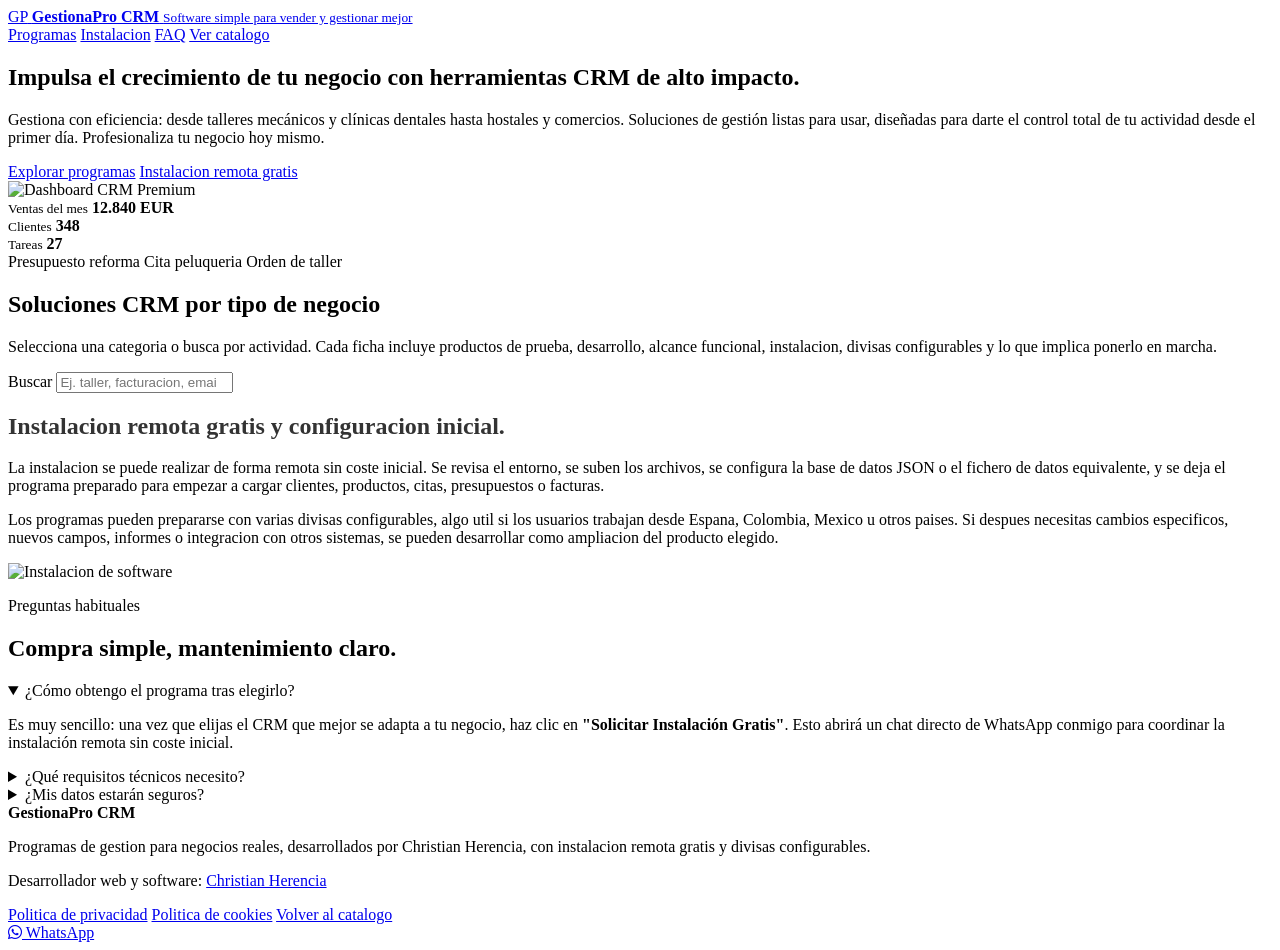
==== index.html @ 653811d5 "Add files via upload" ====
<!doctype html>
<html lang="es">

<head>
  <meta charset="utf-8">
  <meta name="viewport" content="width=device-width, initial-scale=1">
  <title>GestionaPro CRM | Programas de gestion por Christian Herencia</title>
  <meta name="description"
    content="Tienda online de programas CRM y software de gestion desarrollados por Christian Herencia para talleres, peluquerias, ferreterias, reformas, email masivo y pequenos negocios. Instalacion remota gratis y soporte para varias divisas.">
  <meta name="keywords"
    content="CRM para negocios, programa de gestion, CRM taller mecanico, CRM peluqueria, CRM ferreteria, CRM facturacion reformas, software autonomos, aplicacion email masivo, gestion empresas">
  <meta name="author" content="Christian Herencia">
  <meta name="robots" content="index, follow">
  <meta name="theme-color" content="#0f766e">
  <link rel="canonical" href="https://christian-freelance.us/programas/">
  <meta property="og:type" content="website">
  <meta property="og:title" content="GestionaPro CRM | Software de gestion para negocios">
  <meta property="og:description"
    content="10 soluciones CRM editables desde codigo para empresas, autonomos y pequenos negocios. Instalacion remota gratis, divisas configurables y desarrollo por Christian Herencia.">
  <meta property="og:url" content="https://christian-freelance.us/programas/">
  <meta property="og:image" content="https://christian-freelance.us/assets/og-gestionapro-crm.jpg">
  <meta name="twitter:card" content="summary_large_image">
  <meta name="twitter:title" content="GestionaPro CRM | Programas CRM para negocios">
  <meta name="twitter:description"
    content="Catalogo de CRM para talleres, peluquerias, tiendas, reformas y automatizacion comercial.">
  <link rel="preconnect" href="https://fonts.googleapis.com">
  <link rel="preconnect" href="https://fonts.gstatic.com" crossorigin>
  <link href="https://fonts.googleapis.com/css2?family=Inter:wght@400;500;600;700;800&display=swap" rel="stylesheet">
  <link rel="stylesheet" href="https://cdnjs.cloudflare.com/ajax/libs/font-awesome/6.5.1/css/all.min.css">
  <link rel="stylesheet" href="css/styles.css">
  <script type="application/ld+json">
  {
    "@context": "https://schema.org",
    "@type": "Organization",
    "name": "GestionaPro CRM",
    "url": "https://christian-freelance.us/programas/",
    "description": "Programas CRM y software de gestion para negocios, empresas y autonomos con instalacion remota gratis y varias divisas configurables.",
    "founder": {
      "@type": "Person",
      "name": "Christian Herencia",
      "url": "https://christian-freelance.us/"
    },
    "sameAs": ["https://christian-freelance.us/"]
  }
  </script>
</head>

<body>
  <header class="site-header">
    <a class="brand" href="#inicio" aria-label="GestionaPro CRM inicio">
      <span class="brand-mark">GP</span>
      <span>
        <strong>GestionaPro CRM</strong>
        <small>Software simple para vender y gestionar mejor</small>
      </span>
    </a>
    <nav class="main-nav" aria-label="Navegacion principal">
      <a href="#catalogo">Programas</a>
      <a href="#servicios">Instalacion</a>
      <a href="#faq">FAQ</a>
      <a class="nav-cta" href="#catalogo">Ver catalogo</a>
    </nav>
  </header>

  <main id="app">
    <section id="inicio" class="hero">
      <div class="hero-copy">

        <h1>Impulsa el crecimiento de tu negocio con herramientas CRM de alto impacto.</h1>
        <p class="hero-text">Gestiona con eficiencia: desde talleres mecánicos y clínicas dentales hasta hostales y
          comercios. Soluciones de gestión listas para usar, diseñadas para darte el control total de tu actividad desde
          el primer día. Profesionaliza tu negocio hoy mismo.</p>
        <div class="hero-actions">
          <a class="button primary" href="#catalogo">Explorar programas</a>
          <a class="button secondary" href="#servicios">Instalacion remota gratis</a>
        </div>
      </div>
      <div class="hero-visual" aria-label="Vista previa del panel CRM">
        <div class="image-wrapper">
          <img
            src="C:\Users\Christian Herencia B\.gemini\antigravity\brain\517e4c6a-f46c-4dbf-91cf-8fb6dc189d1a\hero_crm_dashboard_1777995438122.png"
            alt="Dashboard CRM Premium" class="hero-image">
          <div class="mock-window floating">
            <div class="mock-top"><span></span><span></span><span></span></div>
            <div class="mock-grid">
              <div class="mock-panel wide">
                <small>Ventas del mes</small>
                <strong>12.840 EUR</strong>
                <div class="bars"><i></i><i></i><i></i><i></i><i></i></div>
              </div>
              <div class="mock-panel">
                <small>Clientes</small>
                <strong>348</strong>
              </div>
              <div class="mock-panel">
                <small>Tareas</small>
                <strong>27</strong>
              </div>
              <div class="mock-list">
                <span><b></b> Presupuesto reforma</span>
                <span><b></b> Cita peluqueria</span>
                <span><b></b> Orden de taller</span>
              </div>
            </div>
          </div>
        </div>
      </div>
    </section>



    <section id="catalogo" class="catalog-section reveal">
      <div class="section-heading">

        <h2>Soluciones CRM por tipo de negocio</h2>
        <p>Selecciona una categoria o busca por actividad. Cada ficha incluye productos de prueba, desarrollo, alcance
          funcional, instalacion, divisas configurables y lo que implica ponerlo en marcha.</p>
      </div>
      <div class="catalog-tools">
        <label class="search-box">
          <span>Buscar</span>
          <input id="searchInput" type="search" placeholder="Ej. taller, facturacion, email..." autocomplete="off">
        </label>
        <div id="categoryFilters" class="filters" aria-label="Filtros de categoria"></div>
      </div>
      <div id="productGrid" class="product-grid" aria-live="polite"></div>
    </section>

    <section id="detalle" class="detail-section" hidden></section>

    <section id="servicios" class="service-section reveal">
      <div class="service-wrap">
        <div class="service-content">
          <h2 style="color: #333;">Instalacion remota gratis y configuracion inicial.</h2>
          <div class="service-copy">
            <p>La instalacion se puede realizar de forma remota sin coste inicial. Se revisa el entorno, se suben los
              archivos, se configura la base de datos JSON o el fichero de datos equivalente, y se deja el programa
              preparado para empezar a cargar clientes, productos, citas, presupuestos o facturas.</p>
            <p>Los programas pueden prepararse con varias divisas configurables, algo util si los usuarios trabajan desde
              Espana, Colombia, Mexico u otros paises. Si despues necesitas cambios especificos, nuevos campos, informes o
              integracion con otros sistemas, se pueden desarrollar como ampliacion del producto elegido.</p>
          </div>
        </div>
        <div class="service-visual">
          <img
            src="C:\Users\Christian Herencia B\.gemini\antigravity\brain\517e4c6a-f46c-4dbf-91cf-8fb6dc189d1a\installation_service_it_1777995829481.png"
            alt="Instalacion de software" class="service-image">
        </div>
      </div>
    </section>

    <section id="faq" class="faq-section reveal">
      <div class="faq-wrap">
        <div class="section-heading">
          <p class="eyebrow">Preguntas habituales</p>
          <h2>Compra simple, mantenimiento claro.</h2>
        </div>
        <div class="faq-grid">
          <details open>
            <summary>¿Cómo obtengo el programa tras elegirlo?</summary>
            <p>Es muy sencillo: una vez que elijas el CRM que mejor se adapta a tu negocio, haz clic en
              <strong>"Solicitar Instalación Gratis"</strong>. Esto abrirá un chat directo de WhatsApp conmigo para
              coordinar la instalación remota sin coste inicial.
            </p>
          </details>
          <details>
            <summary>¿Qué requisitos técnicos necesito?</summary>
            <p>Nuestras aplicaciones son extremadamente ligeras. Solo necesitas un navegador web moderno. Yo me encargo
              de la configuración inicial en tu servidor o equipo local para que no tengas que preocuparte por nada
              técnico.</p>
          </details>
          <details>
            <summary>¿Mis datos estarán seguros?</summary>
            <p>Totalmente. Al ser aplicaciones que se instalan en tu propio entorno (servidor o PC), tú mantienes la
              propiedad y el control total de tu base de datos. No hay intermediarios ni almacenamiento en la nube
              ajena.</p>
          </details>
        </div>
      </div>
    </section>
  </main>

  <footer class="site-footer">
    <div>
      <strong>GestionaPro CRM</strong>
      <p>Programas de gestion para negocios reales, desarrollados por Christian Herencia, con instalacion remota gratis
        y divisas configurables.</p>
      <p class="developer-link">Desarrollador web y software: <a href="https://christian-freelance.us/" target="_blank"
          rel="noopener">Christian Herencia</a></p>
    </div>
    <nav class="footer-links" aria-label="Enlaces legales">
      <a href="politica-privacidad.html">Politica de privacidad</a>
      <a href="politica-cookies.html">Politica de cookies</a>
      <a href="#catalogo">Volver al catalogo</a>
    </nav>
  </footer>

  <a class="whatsapp-float" href="https://wa.me/34635983475" target="_blank" rel="noopener"
    aria-label="Contactar por WhatsApp">
    <i class="fab fa-whatsapp"></i> WhatsApp
  </a>


  <script src="js/productos-prueba.js" defer></script>
  <script src="js/app.js" defer></script>
</body>

</html>
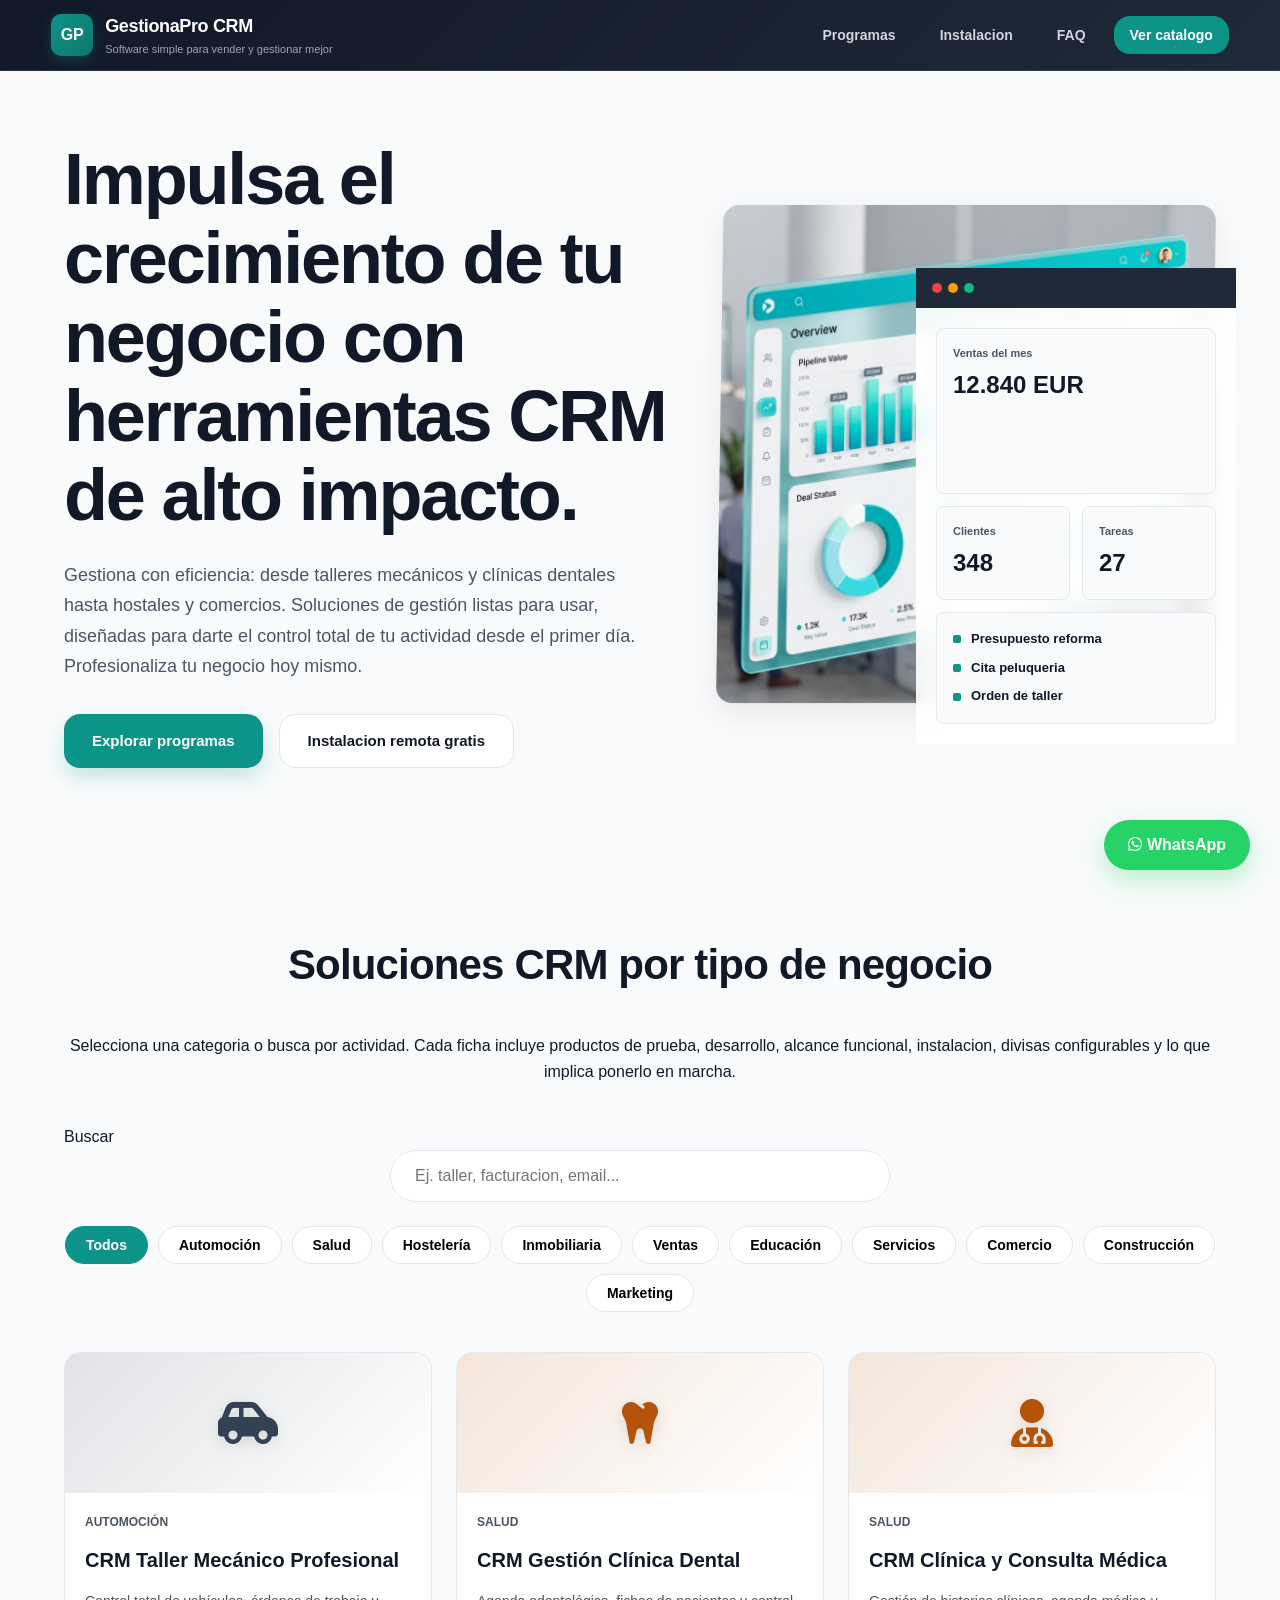
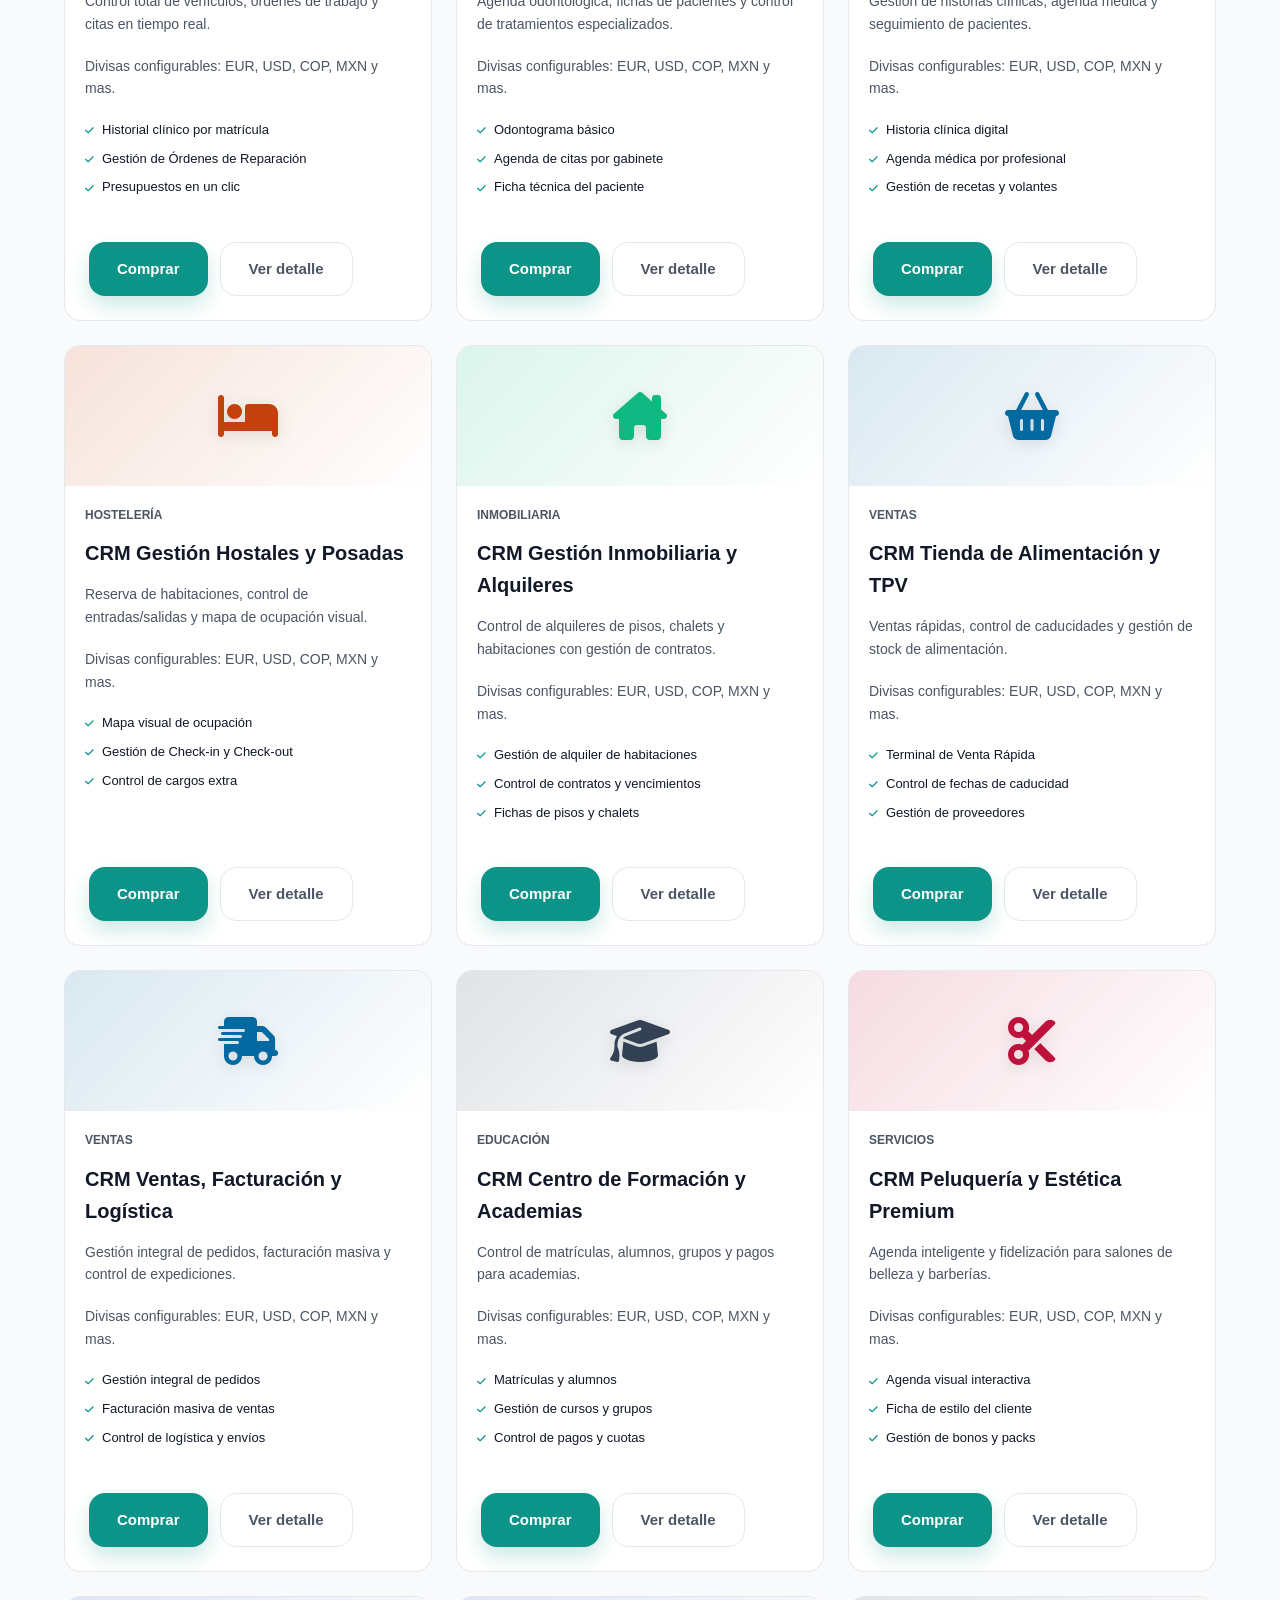
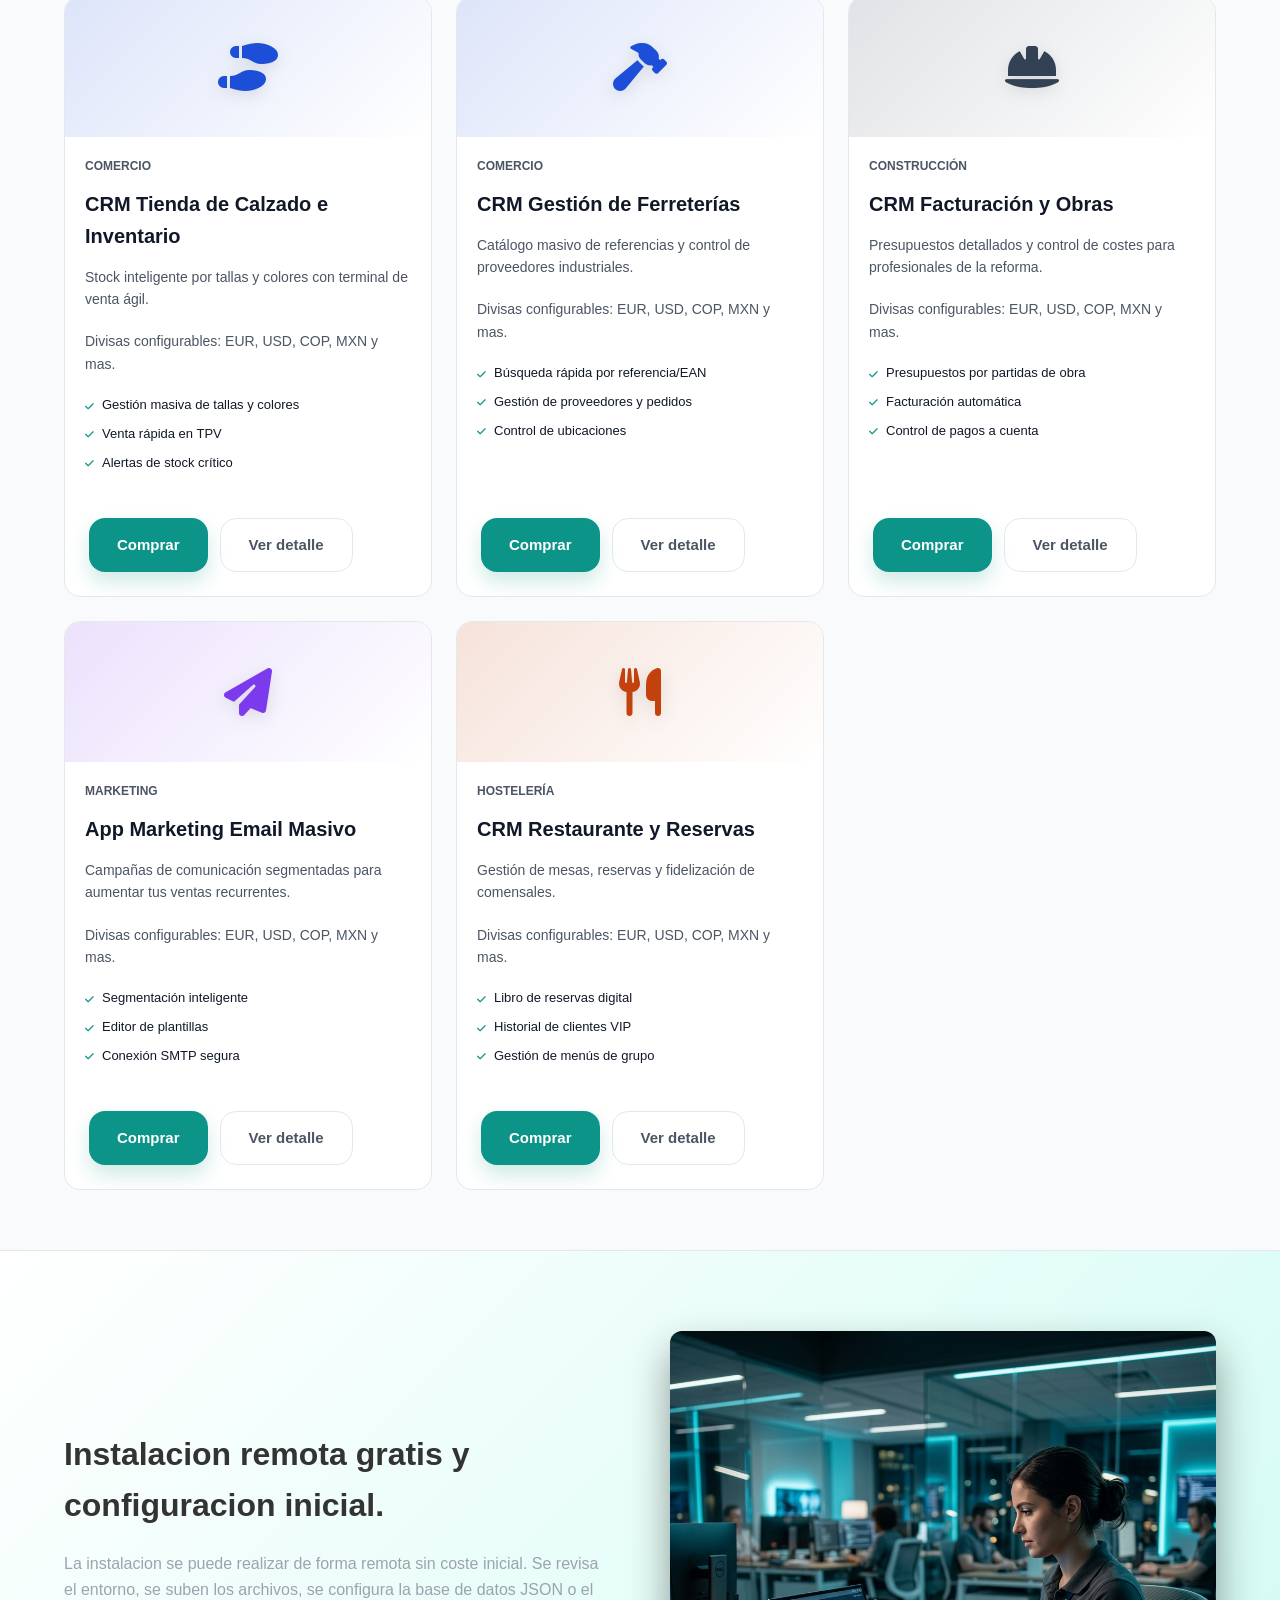
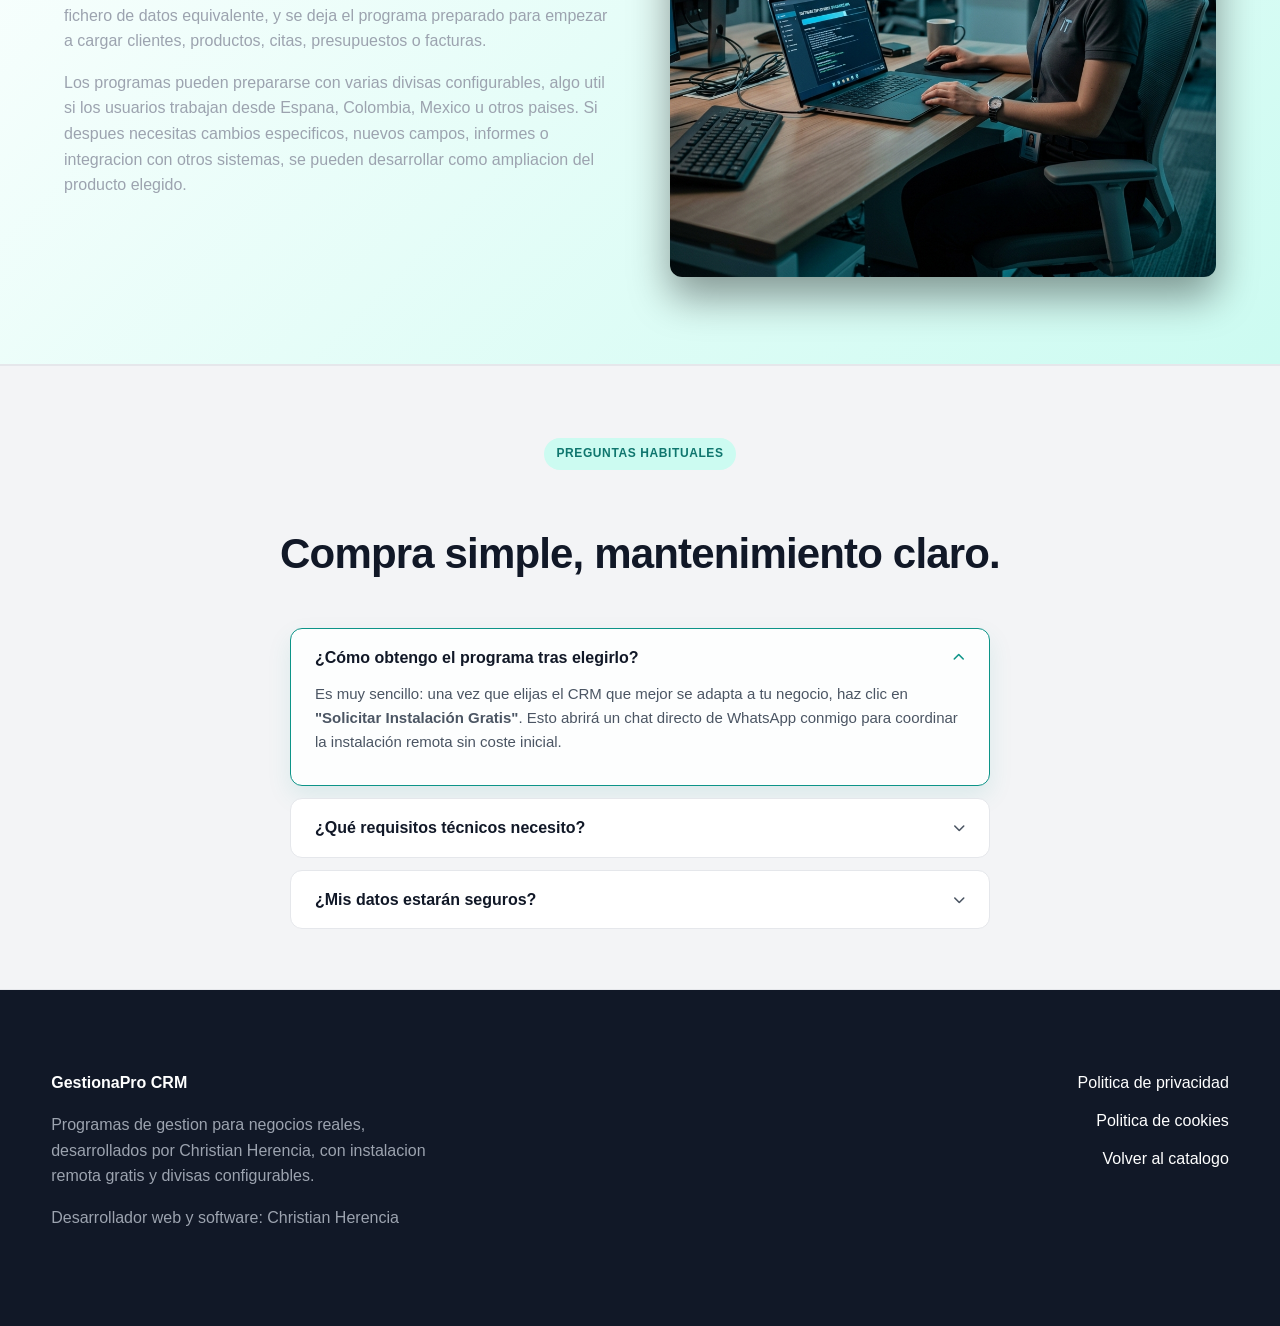
==== commit 28b498d7: "Update index.html" ====
--- a/index.html
+++ b/index.html
@@ -78,7 +78,7 @@
       <div class="hero-visual" aria-label="Vista previa del panel CRM">
         <div class="image-wrapper">
           <img
-            src="C:\Users\Christian Herencia B\.gemini\antigravity\brain\517e4c6a-f46c-4dbf-91cf-8fb6dc189d1a\hero_crm_dashboard_1777995438122.png"
+            src="images\hero_crm_dashboard_1777995438122.png"
             alt="Dashboard CRM Premium" class="hero-image">
           <div class="mock-window floating">
             <div class="mock-top"><span></span><span></span><span></span></div>
@@ -143,7 +143,7 @@
         </div>
         <div class="service-visual">
           <img
-            src="C:\Users\Christian Herencia B\.gemini\antigravity\brain\517e4c6a-f46c-4dbf-91cf-8fb6dc189d1a\installation_service_it_1777995829481.png"
+            src="images\installation_service_it_1777995829481.png"
             alt="Instalacion de software" class="service-image">
         </div>
       </div>
@@ -205,4 +205,4 @@
   <script src="js/app.js" defer></script>
 </body>
 
-</html>+</html>
--- a/css/styles.css
+++ b/css/styles.css
@@ -0,0 +1,852 @@
+:root {
+  --bg: #f9fafb;
+  --surface: #ffffff;
+  --surface-soft: #f3f4f6;
+  --ink: #111827;
+  --muted: #4b5563;
+  --line: #e5e7eb;
+  --teal: #0d9488;
+  --teal-dark: #0f766e;
+  --teal-light: #ccfbf1;
+  --rose: #e11d48;
+  --amber: #d97706;
+  --blue: #2563eb;
+  --shadow: 0 10px 30px rgba(0, 0, 0, 0.08);
+  --shadow-hover: 0 20px 40px rgba(13, 148, 136, 0.15);
+  --radius: 16px;
+  --container-width: 1200px;
+}
+
+* {
+  box-sizing: border-box;
+}
+
+html {
+  scroll-behavior: smooth;
+}
+
+body {
+  margin: 0;
+  font-family: 'Inter', sans-serif;
+  color: var(--ink);
+  background: var(--bg);
+  line-height: 1.6;
+  -webkit-font-smoothing: antialiased;
+}
+
+a {
+  color: inherit;
+  text-decoration: none;
+  transition: all 0.2s ease;
+}
+
+/* Animations */
+@keyframes fadeInUp {
+  from {
+    opacity: 0;
+    transform: translateY(20px);
+  }
+
+  to {
+    opacity: 1;
+    transform: translateY(0);
+  }
+}
+
+@keyframes float {
+  0% {
+    transform: translateY(0px);
+  }
+
+  50% {
+    transform: translateY(-10px);
+  }
+
+  100% {
+    transform: translateY(0px);
+  }
+}
+
+.reveal {
+  opacity: 0;
+  transform: translateY(30px);
+  transition: all 0.8s cubic-bezier(0.4, 0, 0.2, 1);
+}
+
+.reveal.is-visible {
+  opacity: 1;
+  transform: translateY(0);
+}
+
+/* Header */
+.site-header {
+  position: sticky;
+  top: 0;
+  z-index: 100;
+  display: flex;
+  align-items: center;
+  justify-content: space-between;
+  gap: 24px;
+  padding: 12px clamp(18px, 4vw, 54px);
+  background: linear-gradient(135deg, var(--ink), #1f2937);
+  border-bottom: 1px solid rgba(255, 255, 255, 0.1);
+  color: #fff;
+}
+
+.brand {
+  display: flex;
+  align-items: center;
+  gap: 12px;
+}
+
+.brand-mark {
+  display: grid;
+  place-items: center;
+  width: 42px;
+  height: 42px;
+  border-radius: 10px;
+  color: #fff;
+  background: linear-gradient(135deg, var(--teal), var(--teal-dark));
+  font-weight: 800;
+  box-shadow: 0 4px 12px rgba(13, 148, 136, 0.3);
+}
+
+.brand strong {
+  font-size: 18px;
+  letter-spacing: -0.02em;
+}
+
+.brand small {
+  display: block;
+  color: rgba(255, 255, 255, 0.6);
+  font-size: 11px;
+  font-weight: 500;
+}
+
+.main-nav {
+  display: flex;
+  align-items: center;
+  gap: 12px;
+}
+
+.main-nav a {
+  padding: 8px 16px;
+  border-radius: var(--radius);
+  font-weight: 600;
+  font-size: 14px;
+  color: #d1d5db;
+}
+
+.main-nav a:hover {
+  color: var(--teal);
+  background: var(--teal-light);
+}
+
+.nav-cta {
+  background: var(--teal) !important;
+  color: #fff !important;
+}
+
+.nav-cta:hover {
+  background: var(--teal-dark) !important;
+  transform: translateY(-2px);
+}
+
+/* Hero */
+.hero {
+  min-height: 85vh;
+  display: grid;
+  grid-template-columns: 1.1fr 0.9fr;
+  align-items: center;
+  gap: 40px;
+  max-width: var(--container-width);
+  margin: 0 auto;
+  padding: 60px 24px;
+}
+
+.hero-copy {
+  animation: fadeInUp 0.8s ease-out;
+}
+
+.eyebrow {
+  display: inline-flex;
+  align-items: center;
+  gap: 8px;
+  margin-bottom: 16px;
+  padding: 6px 12px;
+  border-radius: 20px;
+  background: var(--teal-light);
+  color: var(--teal-dark);
+  font-size: 12px;
+  font-weight: 700;
+  text-transform: uppercase;
+  letter-spacing: 0.05em;
+}
+
+h1 {
+  font-size: clamp(40px, 6vw, 72px);
+  line-height: 1.1;
+  margin: 0;
+  letter-spacing: -0.03em;
+}
+
+.hero-text {
+  font-size: 18px;
+  color: var(--muted);
+  margin: 24px 0 32px;
+  max-width: 600px;
+  line-height: 1.7;
+}
+
+.hero-actions {
+  display: flex;
+  gap: 16px;
+}
+
+/* Buttons */
+.button {
+  display: inline-flex;
+  align-items: center;
+  gap: 10px;
+  padding: 14px 28px;
+  border-radius: var(--radius);
+  font-weight: 700;
+  font-size: 15px;
+  cursor: pointer;
+  transition: all 0.3s cubic-bezier(0.4, 0, 0.2, 1);
+}
+
+.button.primary {
+  background: var(--teal);
+  color: #fff;
+  box-shadow: 0 10px 20px rgba(13, 148, 136, 0.2);
+}
+
+.button.primary:hover {
+  background: var(--teal-dark);
+  transform: translateY(-3px);
+  box-shadow: 0 15px 30px rgba(13, 148, 136, 0.3);
+}
+
+.button.secondary {
+  background: #fff;
+  color: var(--ink);
+  border: 1px solid var(--line);
+}
+
+.button.secondary:hover {
+  border-color: var(--teal);
+  color: var(--teal);
+  transform: translateY(-3px);
+  background: var(--teal-light);
+}
+
+.button.quiet {
+  background: transparent;
+  color: var(--muted);
+  border: 1px solid var(--line);
+}
+
+.button.quiet:hover {
+  background: var(--surface-soft);
+  color: var(--ink);
+  border-color: var(--muted);
+}
+
+/* Mock Window Styles (Restored & Improved) */
+.hero-visual {
+  perspective: 1000px;
+  display: flex;
+  justify-content: center;
+  align-items: center;
+  position: relative;
+}
+
+.image-wrapper {
+  position: relative;
+  width: 100%;
+  display: flex;
+  justify-content: center;
+}
+
+.hero-image {
+  width: 100%;
+  max-width: 600px;
+  border-radius: var(--radius);
+  box-shadow: var(--shadow);
+  transform: rotateY(-10deg) rotateX(5deg);
+  transition: transform 0.5s ease;
+}
+
+.hero-image:hover {
+  transform: rotateY(0deg) rotateX(0deg);
+}
+
+.mock-window.floating {
+  position: absolute;
+  bottom: -40px;
+  right: -20px;
+  width: 320px;
+  z-index: 2;
+  transform: translateZ(50px);
+  background: rgba(255, 255, 255, 0.9);
+  backdrop-filter: blur(10px);
+}
+
+.mock-top {
+  height: 40px;
+  background: #1f2937;
+  display: flex;
+  align-items: center;
+  gap: 6px;
+  padding: 0 16px;
+}
+
+.mock-top span {
+  width: 10px;
+  height: 10px;
+  border-radius: 50%;
+}
+
+.mock-top span:nth-child(1) {
+  background: #ef4444;
+}
+
+.mock-top span:nth-child(2) {
+  background: #f59e0b;
+}
+
+.mock-top span:nth-child(3) {
+  background: #10b981;
+}
+
+.mock-grid {
+  display: grid;
+  grid-template-columns: 1fr 1fr;
+  gap: 12px;
+  padding: 20px;
+}
+
+.mock-panel,
+.mock-list {
+  background: var(--bg);
+  border: 1px solid var(--line);
+  border-radius: 8px;
+  padding: 16px;
+}
+
+.mock-panel.wide,
+.mock-list {
+  grid-column: 1 / -1;
+}
+
+.mock-panel small {
+  display: block;
+  font-size: 11px;
+  font-weight: 700;
+  color: var(--muted);
+  margin-bottom: 4px;
+}
+
+.mock-panel strong {
+  display: block;
+  font-size: 24px;
+  font-weight: 800;
+}
+
+.bars {
+  display: flex;
+  align-items: flex-end;
+  gap: 6px;
+  height: 60px;
+  margin-top: 12px;
+}
+
+.bars i:nth-child(1) {
+  height: 45%;
+  background: var(--blue);
+}
+
+.bars i:nth-child(2) {
+  height: 75%;
+  background: var(--teal);
+}
+
+.bars i:nth-child(3) {
+  height: 55%;
+  background: var(--amber);
+}
+
+.bars i:nth-child(4) {
+  height: 90%;
+  background: var(--rose);
+}
+
+.bars i:nth-child(5) {
+  height: 65%;
+  background: #10b981;
+}
+
+.mock-list {
+  display: flex;
+  flex-direction: column;
+  gap: 8px;
+}
+
+.mock-list span {
+  display: flex;
+  align-items: center;
+  gap: 10px;
+  font-size: 13px;
+  font-weight: 600;
+}
+
+.mock-list b {
+  width: 8px;
+  height: 8px;
+  border-radius: 2px;
+  background: var(--teal);
+}
+
+/* Catalog */
+.catalog-section {
+  max-width: var(--container-width);
+  margin: 0 auto;
+  padding: 60px 24px;
+}
+
+.faq-section {
+  background: var(--surface-soft);
+  border-top: 1px solid var(--line);
+  border-bottom: 1px solid var(--line);
+}
+
+.faq-section .section-heading {
+  margin-bottom: 40px;
+}
+
+.faq-wrap {
+  max-width: var(--container-width);
+  margin: 0 auto;
+  padding: 60px 24px;
+}
+
+.section-heading {
+  text-align: center;
+  margin-bottom: 40px;
+}
+
+.section-heading h2 {
+  font-size: 42px;
+  letter-spacing: -0.02em;
+}
+
+.catalog-tools {
+  display: flex;
+  flex-direction: column;
+  gap: 24px;
+  margin-bottom: 40px;
+}
+
+.search-box input {
+  width: 100%;
+  max-width: 500px;
+  margin: 0 auto;
+  display: block;
+  padding: 16px 24px;
+  border: 1px solid var(--line);
+  border-radius: 50px;
+  font-size: 16px;
+  outline: none;
+  transition: border-color 0.3s;
+}
+
+.search-box input:focus {
+  border-color: var(--teal);
+}
+
+.filters {
+  display: flex;
+  justify-content: center;
+  gap: 10px;
+  flex-wrap: wrap;
+}
+
+.filters button {
+  padding: 10px 20px;
+  border-radius: 30px;
+  border: 1px solid var(--line);
+  background: #fff;
+  font-weight: 600;
+  font-size: 14px;
+  cursor: pointer;
+  transition: all 0.3s;
+}
+
+.filters button.is-active {
+  background: var(--teal);
+  color: #fff;
+  border-color: var(--teal);
+}
+
+/* Product Cards */
+.product-grid {
+  display: grid;
+  grid-template-columns: repeat(auto-fill, minmax(340px, 1fr));
+  gap: 24px;
+}
+
+.product-card {
+  background: #fff;
+  border-radius: var(--radius);
+  border: 1px solid var(--line);
+  overflow: hidden;
+  transition: all 0.4s cubic-bezier(0.4, 0, 0.2, 1);
+  display: flex;
+  flex-direction: column;
+}
+
+.product-card:hover {
+  transform: translateY(-10px);
+  box-shadow: var(--shadow-hover);
+}
+
+.product-art {
+  height: 140px;
+  background: linear-gradient(135deg, color-mix(in srgb, var(--accent), white 85%), #fff);
+  display: grid;
+  place-items: center;
+  position: relative;
+}
+
+.product-art i {
+  font-size: 48px;
+  color: var(--accent);
+  filter: drop-shadow(0 4px 8px rgba(0, 0, 0, 0.1));
+}
+
+.product-body {
+  padding: 20px;
+  flex: 1;
+}
+
+.product-meta {
+  display: flex;
+  justify-content: space-between;
+  font-size: 12px;
+  font-weight: 700;
+  text-transform: uppercase;
+  color: var(--muted);
+  margin-bottom: 12px;
+}
+
+.product-meta strong {
+  color: var(--teal);
+  font-size: 16px;
+}
+
+.product-card h3 {
+  font-size: 20px;
+  margin: 0 0 10px;
+}
+
+.product-card p {
+  font-size: 14px;
+  color: var(--muted);
+  margin-bottom: 20px;
+}
+
+.product-card ul {
+  padding: 0;
+  list-style: none;
+  margin-bottom: 24px;
+}
+
+.product-card li {
+  font-size: 13px;
+  margin-bottom: 8px;
+  color: var(--ink);
+  display: flex;
+  align-items: center;
+  gap: 8px;
+}
+
+.product-card li::before {
+  content: '\f00c';
+  font-family: 'Font Awesome 6 Free';
+  font-weight: 900;
+  color: var(--teal);
+  font-size: 10px;
+}
+
+.product-actions {
+  padding: 0 24px 24px;
+  display: flex;
+  gap: 12px;
+}
+
+/* Detail Section */
+.detail-section {
+  background: #fff;
+  padding: 80px clamp(18px, 4vw, 54px);
+}
+
+.detail-wrap {
+  max-width: 1000px;
+  margin: 0 auto;
+}
+
+.detail-hero {
+  display: grid;
+  grid-template-columns: 1fr 340px;
+  gap: 40px;
+  margin-top: 40px;
+}
+
+.detail-price-box {
+  margin: 32px 0 16px;
+  display: flex;
+  align-items: baseline;
+  gap: 12px;
+}
+
+.price-label {
+  font-size: 14px;
+  font-weight: 700;
+  text-transform: uppercase;
+  color: var(--muted);
+  letter-spacing: 0.05em;
+}
+
+.price-value {
+  font-size: 48px;
+  font-weight: 800;
+  color: var(--ink);
+  line-height: 1;
+}
+
+.detail-trust-badge {
+  display: inline-flex;
+  align-items: center;
+  gap: 10px;
+  padding: 10px 16px;
+  background: var(--teal-light);
+  color: var(--teal-dark);
+  border-radius: 8px;
+  font-weight: 700;
+  font-size: 14px;
+  margin-bottom: 32px;
+}
+
+.detail-trust-badge i {
+  font-size: 16px;
+}
+
+.detail-actions {
+  display: flex;
+  gap: 16px;
+}
+
+.detail-panel {
+  background: var(--bg);
+  padding: 30px;
+  border-radius: var(--radius);
+  border: 1px solid var(--line);
+}
+
+.service-section {
+  background: linear-gradient(135deg, var(--surface), var(--teal-light));
+  width: 100%;
+  padding: 80px 0;
+  border-top: 1px solid var(--line);
+  border-bottom: 1px solid var(--line);
+}
+
+.service-wrap {
+  max-width: var(--container-width);
+  margin: 0 auto;
+  display: grid;
+  grid-template-columns: 1fr 1fr;
+  gap: 60px;
+  padding: 0 24px;
+  align-items: center;
+}
+
+.service-section h2 {
+  color: #fff;
+  font-size: 32px;
+  margin-bottom: 20px;
+}
+
+.service-copy p {
+  color: #9ca3af;
+  font-size: 16px;
+  margin-bottom: 15px;
+}
+
+.service-visual img {
+  width: 100%;
+  border-radius: 12px;
+  box-shadow: 0 20px 40px rgba(0, 0, 0, 0.4);
+}
+
+/* FAQ Styles */
+.faq-grid {
+  display: grid;
+  grid-template-columns: 1fr;
+  gap: 12px;
+  max-width: 700px;
+  margin: 0 auto;
+}
+
+details {
+  border: 1px solid var(--line);
+  border-radius: 12px;
+  padding: 16px 24px;
+  background: #fff;
+  transition: all 0.3s cubic-bezier(0.4, 0, 0.2, 1);
+  cursor: pointer;
+}
+
+details[open] {
+  border-color: var(--teal);
+  box-shadow: 0 10px 25px rgba(13, 148, 136, 0.1);
+  background: #fdfefe;
+}
+
+summary {
+  font-weight: 700;
+  list-style: none;
+  display: flex;
+  justify-content: space-between;
+  align-items: center;
+  font-size: 16px;
+  color: var(--ink);
+}
+
+summary::-webkit-details-marker {
+  display: none;
+}
+
+summary::after {
+  content: '\f078';
+  font-family: 'Font Awesome 6 Free';
+  font-weight: 900;
+  font-size: 12px;
+  color: var(--muted);
+  transition: transform 0.3s;
+}
+
+details[open] summary::after {
+  transform: rotate(180deg);
+  color: var(--teal);
+}
+
+details p {
+  margin-top: 12px;
+  color: var(--muted);
+  line-height: 1.6;
+  font-size: 15px;
+}
+
+/* Legal Pages */
+.legal-page .site-header {
+  background: #fff;
+}
+
+.legal-content {
+  max-width: 800px;
+  margin: 80px auto;
+  padding: 0 24px;
+}
+
+.legal-section-page h1 {
+  font-size: 48px;
+  margin-bottom: 40px;
+  text-align: center;
+}
+
+.legal-section-page p {
+  font-size: 18px;
+  color: var(--muted);
+  margin-bottom: 24px;
+}
+
+.legal-actions {
+  margin-top: 60px;
+  text-align: center;
+}
+
+/* Footer */
+.site-footer {
+  background: var(--ink);
+  color: #fff;
+  padding: 80px clamp(18px, 4vw, 54px);
+  display: grid;
+  grid-template-columns: 1fr auto;
+  gap: 40px;
+}
+
+.site-footer p {
+  color: #9ca3af;
+  max-width: 400px;
+}
+
+.footer-links {
+  display: flex;
+  flex-direction: column;
+  gap: 12px;
+  text-align: right;
+}
+
+.footer-links a:hover {
+  color: var(--teal);
+}
+
+/* WhatsApp Float */
+.whatsapp-float {
+  position: fixed;
+  bottom: 30px;
+  right: 30px;
+  background: #25d366;
+  color: #fff;
+  padding: 12px 24px;
+  border-radius: 50px;
+  box-shadow: 0 10px 25px rgba(37, 211, 102, 0.3);
+  font-weight: 700;
+  z-index: 1000;
+  animation: float 3s ease-in-out infinite;
+}
+
+/* Responsive */
+@media (max-width: 980px) {
+  .hero {
+    grid-template-columns: 1fr;
+    text-align: center;
+  }
+
+  .hero-copy {
+    display: flex;
+    flex-direction: column;
+    align-items: center;
+  }
+
+  .detail-hero {
+    grid-template-columns: 1fr;
+  }
+}
+
+@media (max-width: 640px) {
+  .product-grid {
+    grid-template-columns: 1fr;
+  }
+
+  .site-footer {
+    grid-template-columns: 1fr;
+    text-align: center;
+  }
+
+  .footer-links {
+    text-align: center;
+  }
+}
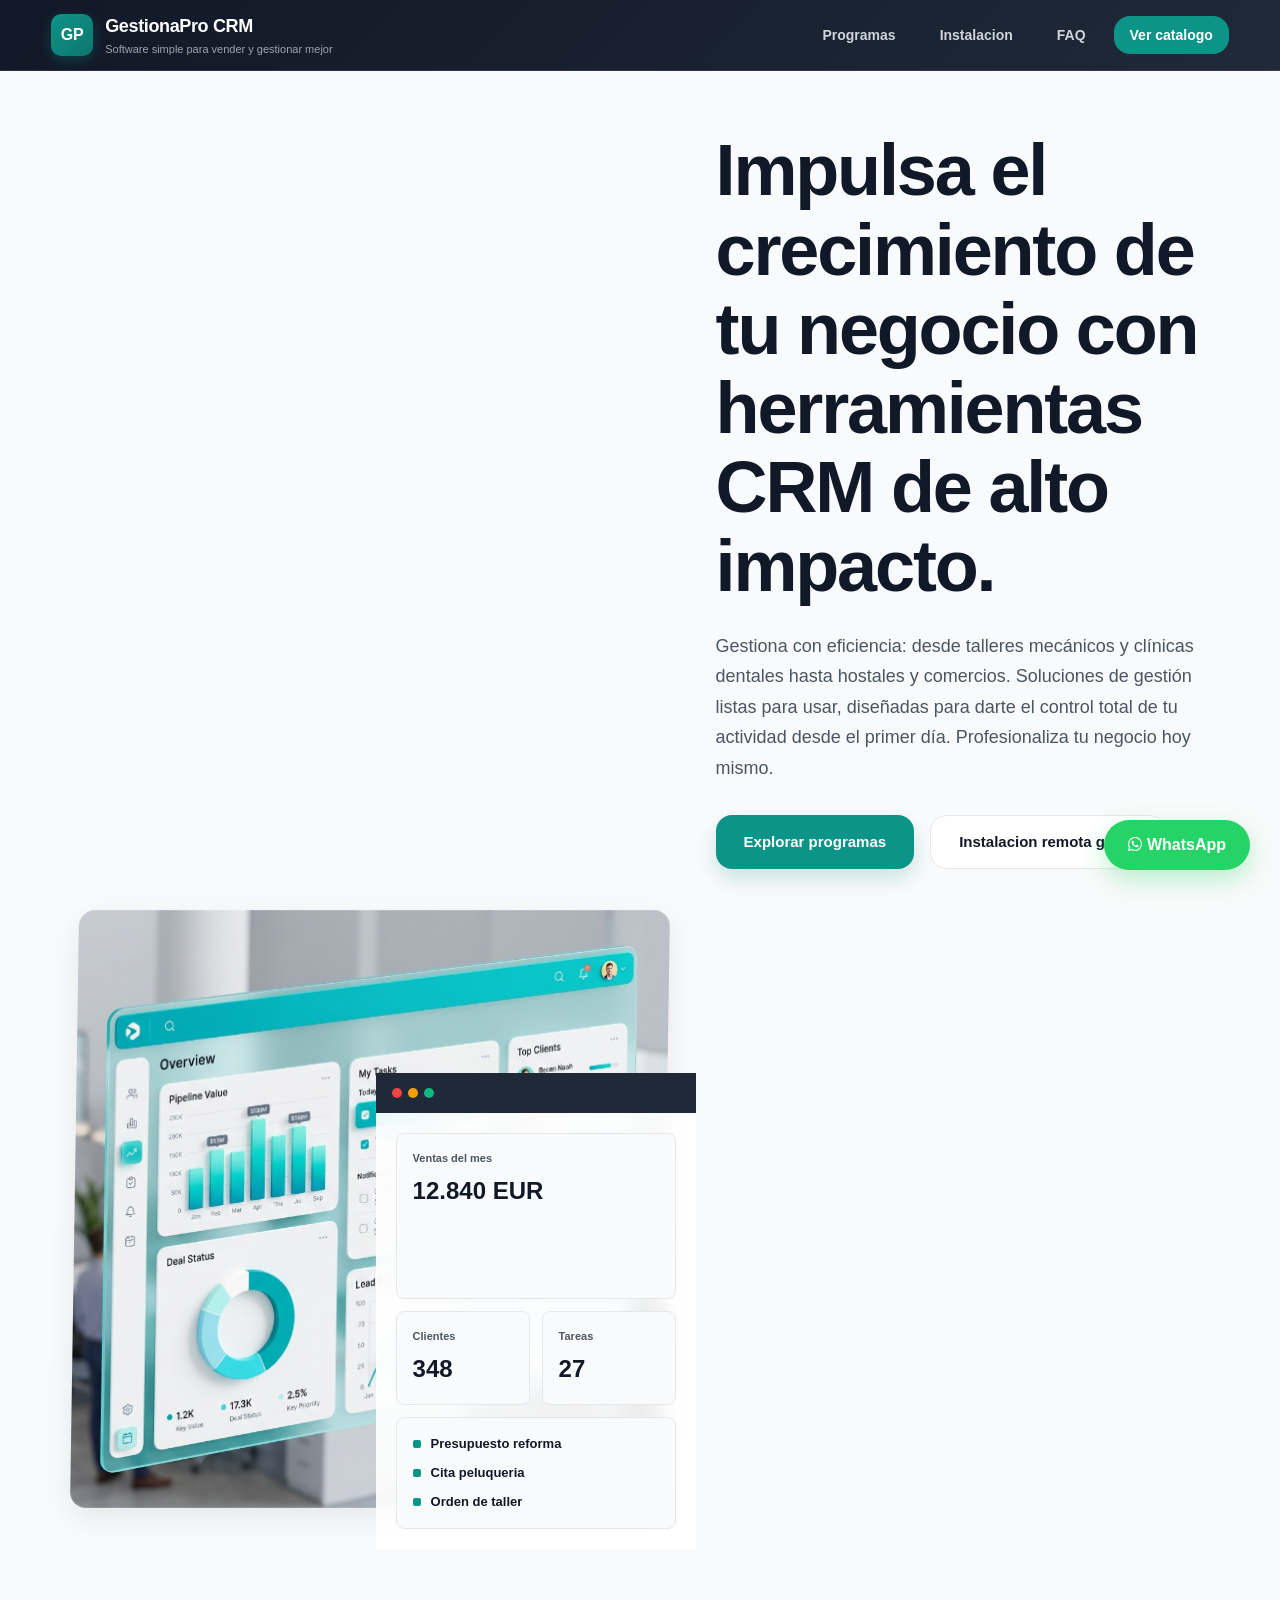
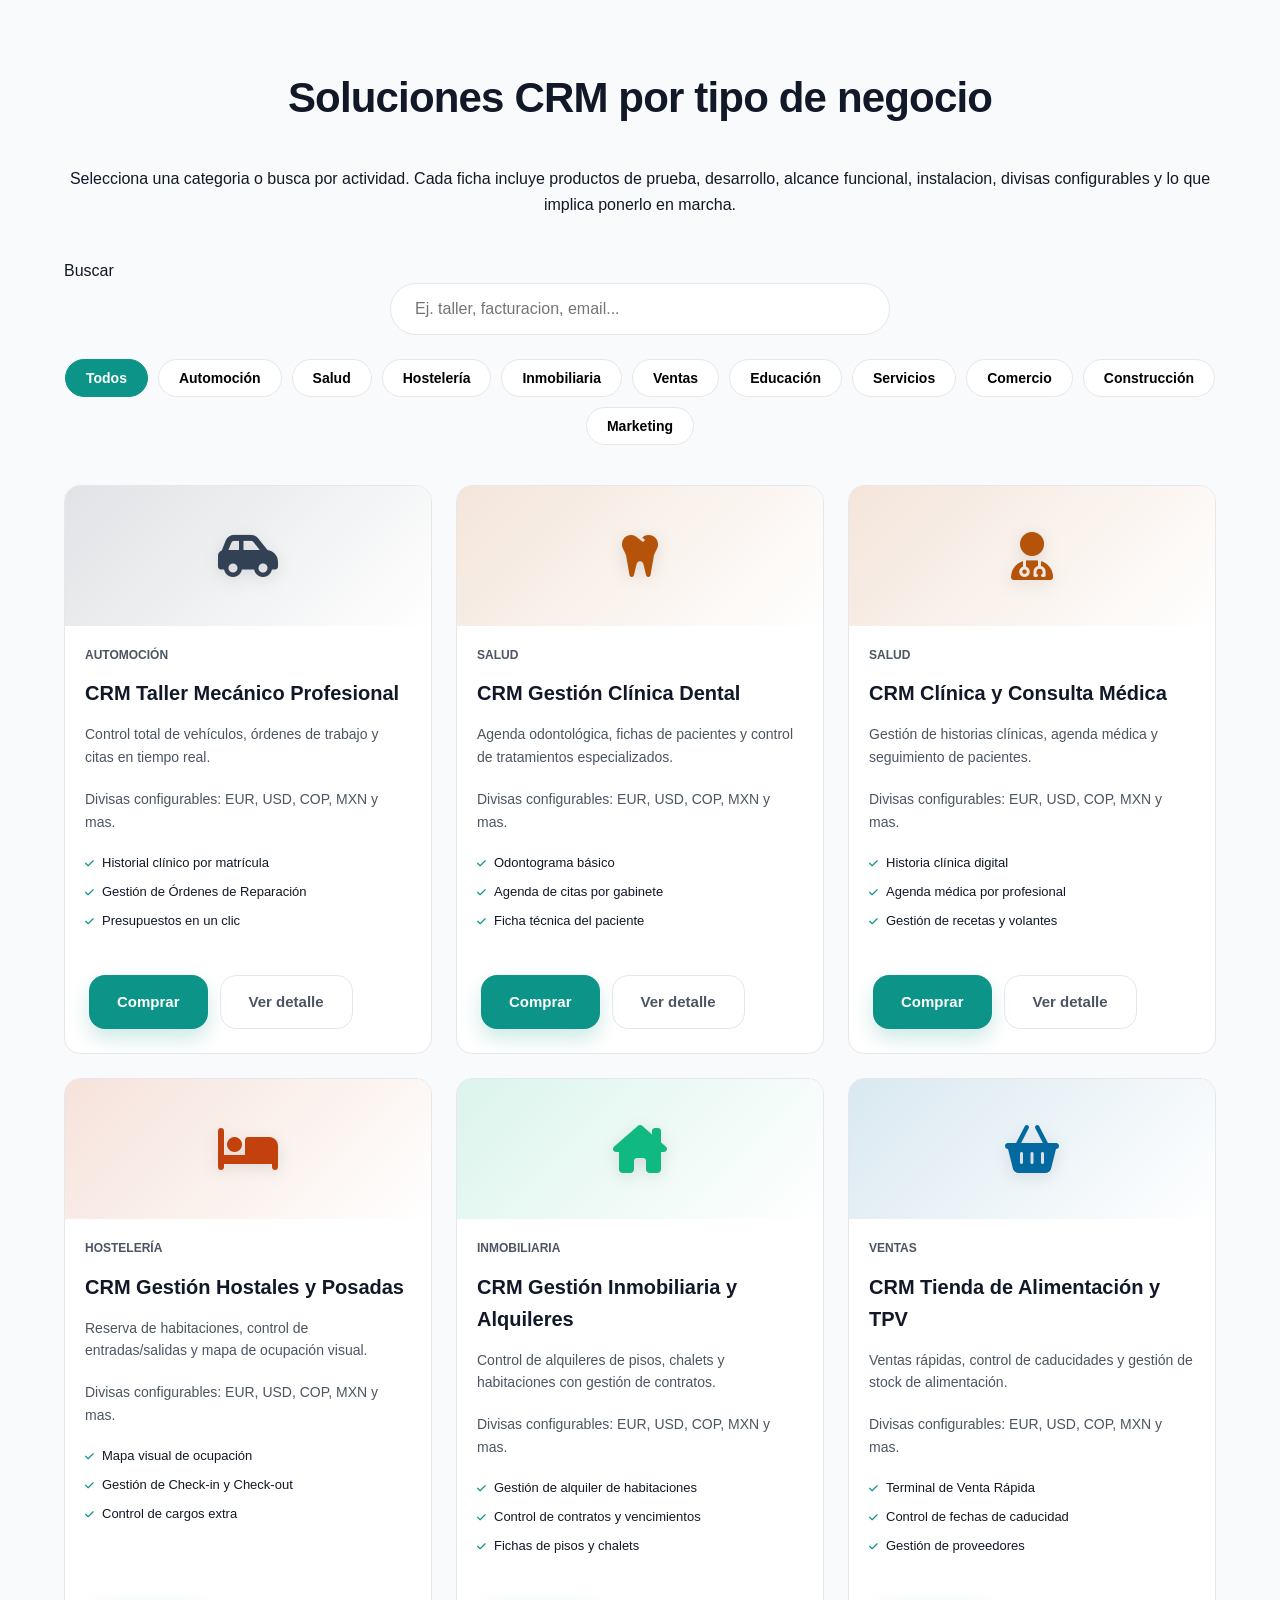
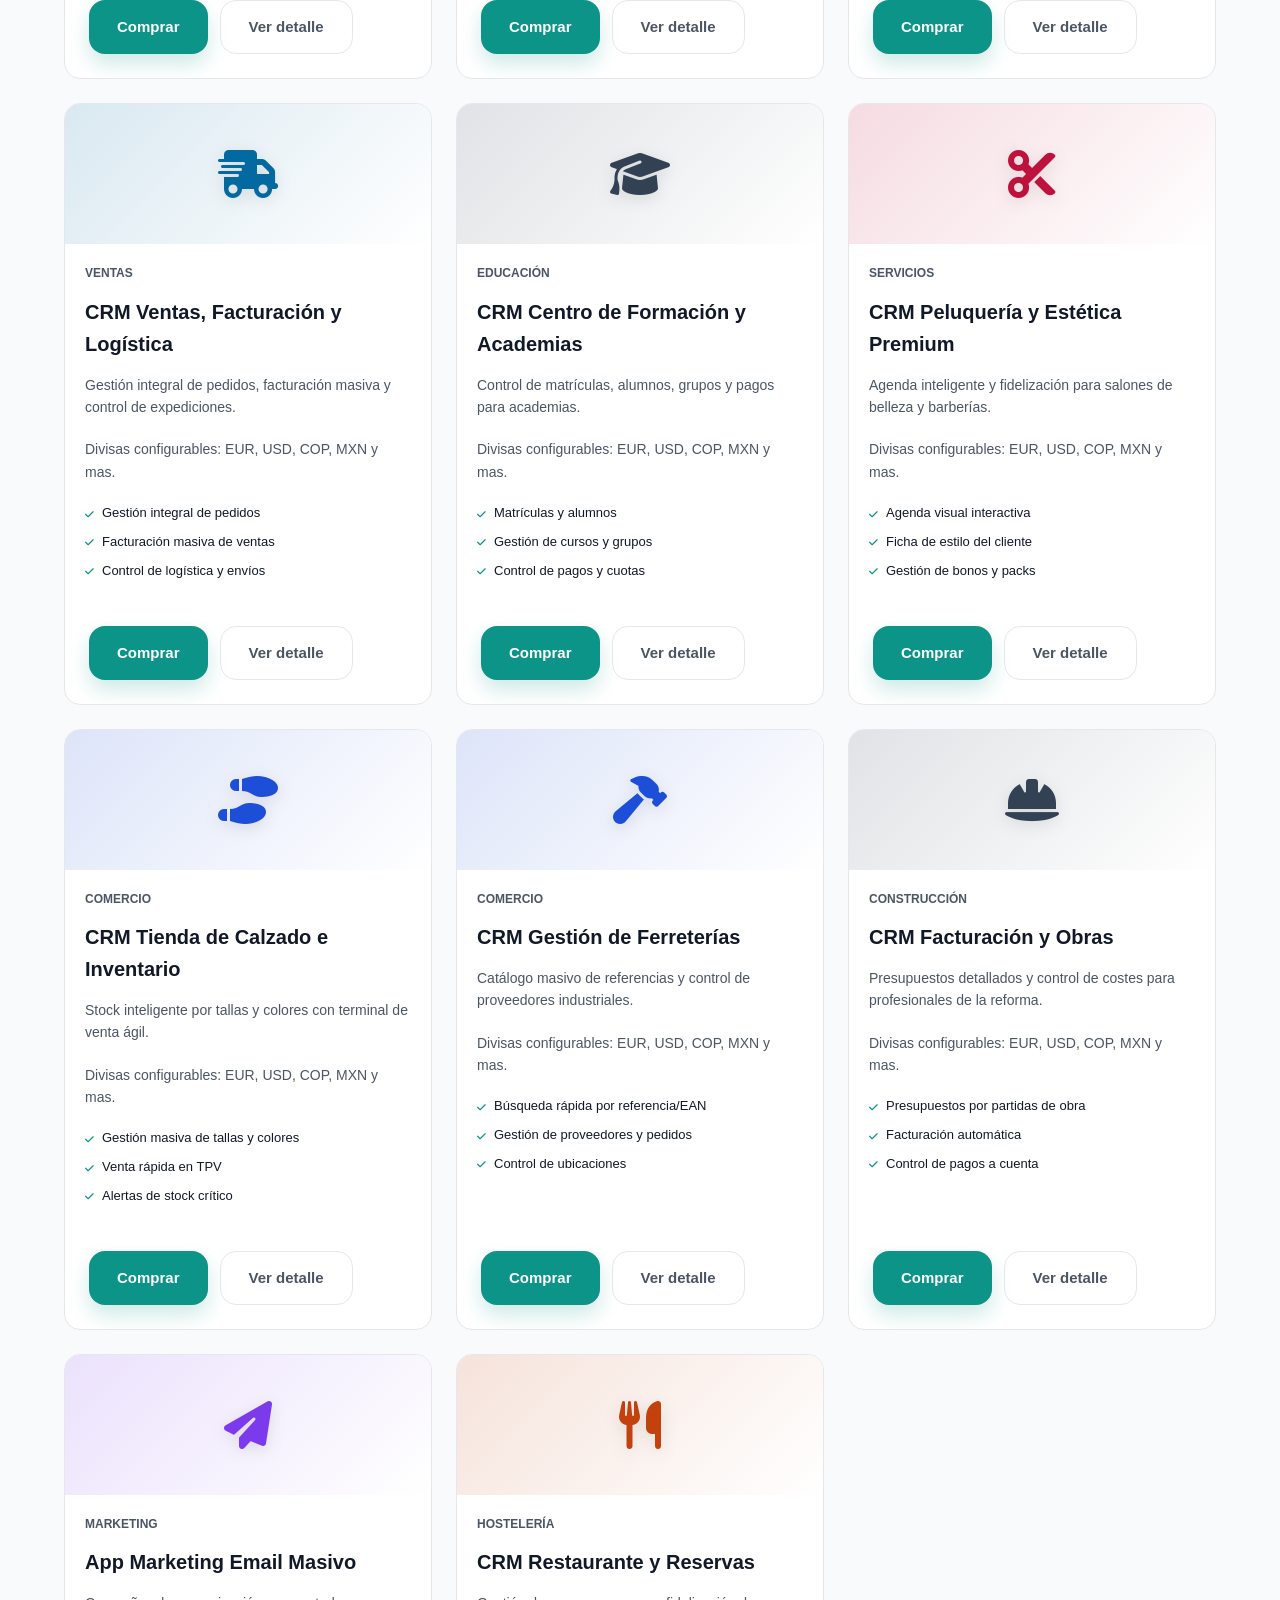
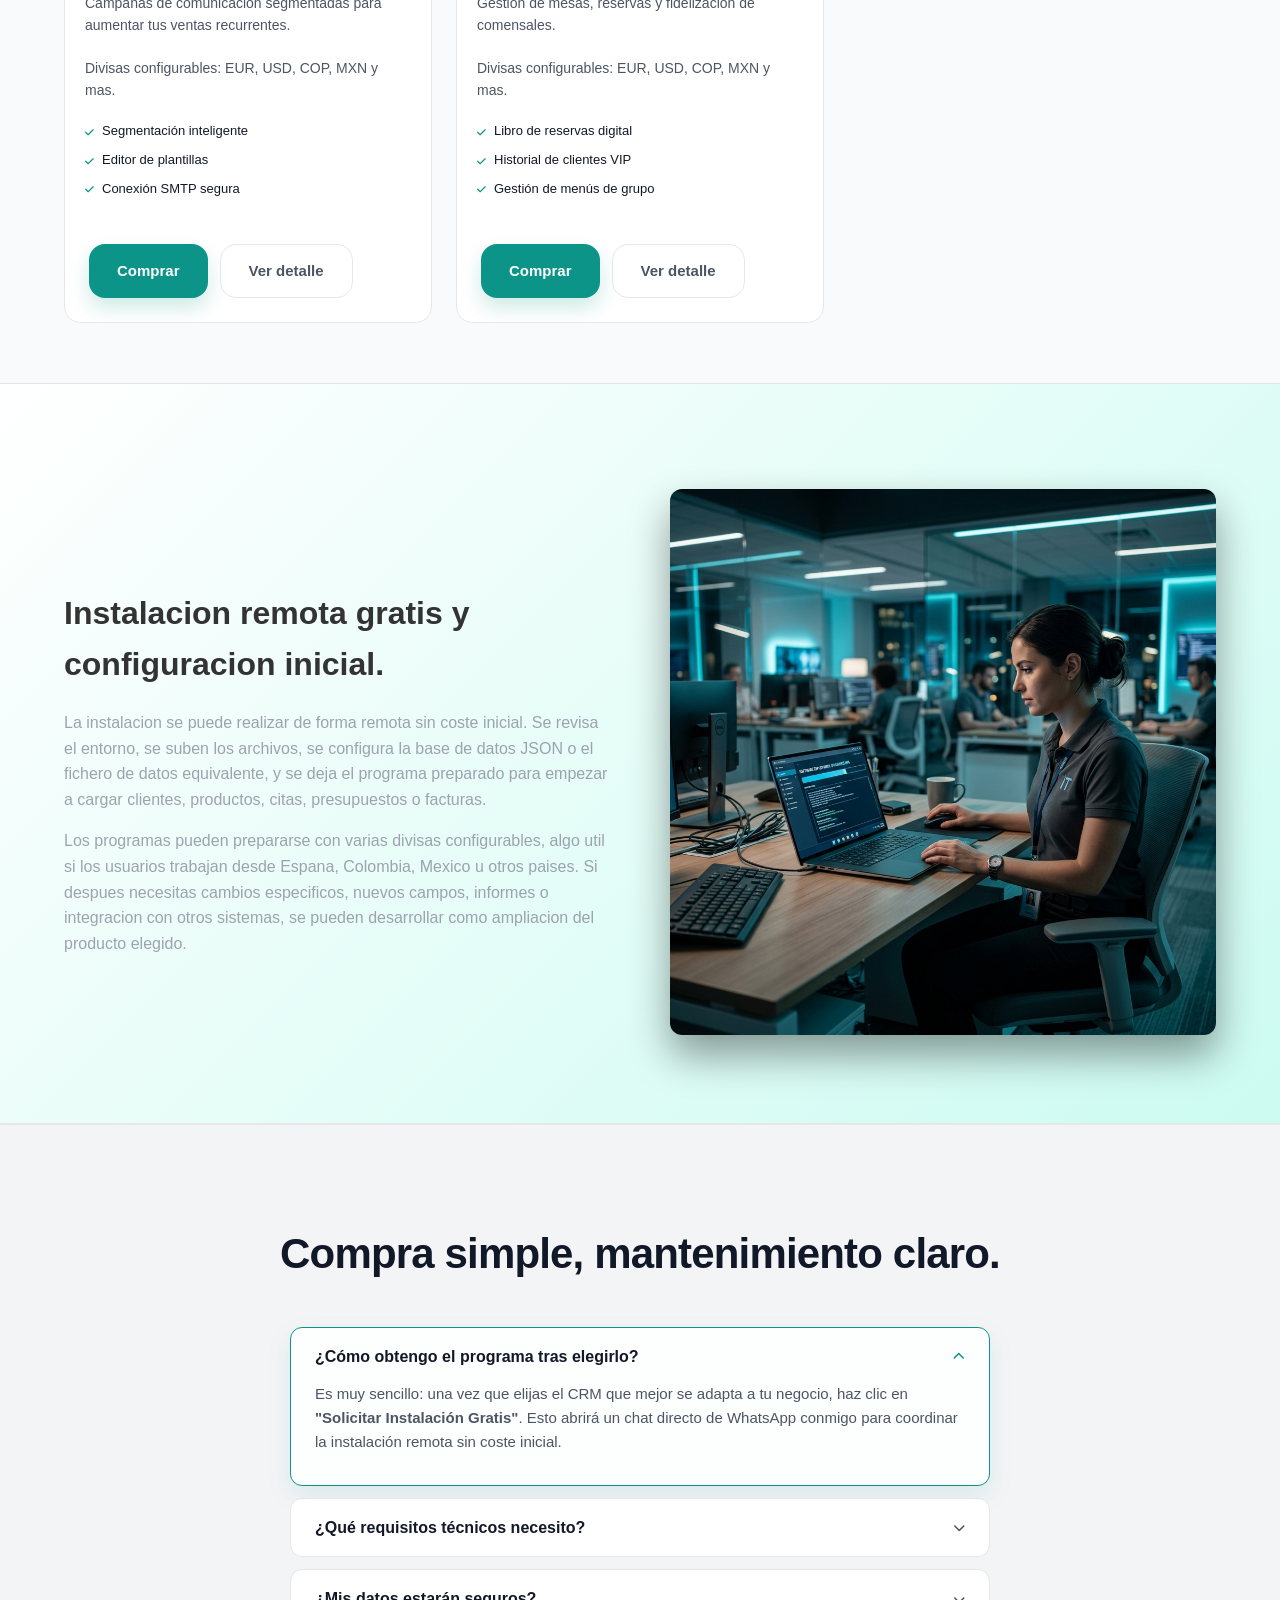
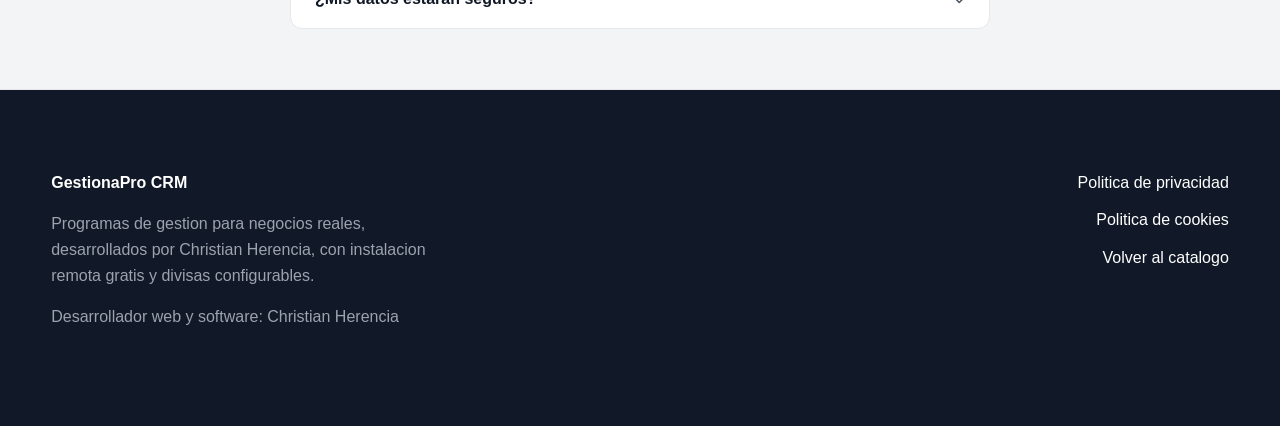
==== commit 242ed8f8: "Update index.html" ====
--- a/index.html
+++ b/index.html
@@ -64,8 +64,8 @@
 
   <main id="app">
     <section id="inicio" class="hero">
+      <br>
       <div class="hero-copy">
-
         <h1>Impulsa el crecimiento de tu negocio con herramientas CRM de alto impacto.</h1>
         <p class="hero-text">Gestiona con eficiencia: desde talleres mecánicos y clínicas dentales hasta hostales y
           comercios. Soluciones de gestión listas para usar, diseñadas para darte el control total de tu actividad desde
@@ -111,7 +111,6 @@
 
     <section id="catalogo" class="catalog-section reveal">
       <div class="section-heading">
-
         <h2>Soluciones CRM por tipo de negocio</h2>
         <p>Selecciona una categoria o busca por actividad. Cada ficha incluye productos de prueba, desarrollo, alcance
           funcional, instalacion, divisas configurables y lo que implica ponerlo en marcha.</p>
@@ -129,6 +128,7 @@
     <section id="detalle" class="detail-section" hidden></section>
 
     <section id="servicios" class="service-section reveal">
+      <br>
       <div class="service-wrap">
         <div class="service-content">
           <h2 style="color: #333;">Instalacion remota gratis y configuracion inicial.</h2>
@@ -152,7 +152,6 @@
     <section id="faq" class="faq-section reveal">
       <div class="faq-wrap">
         <div class="section-heading">
-          <p class="eyebrow">Preguntas habituales</p>
           <h2>Compra simple, mantenimiento claro.</h2>
         </div>
         <div class="faq-grid">
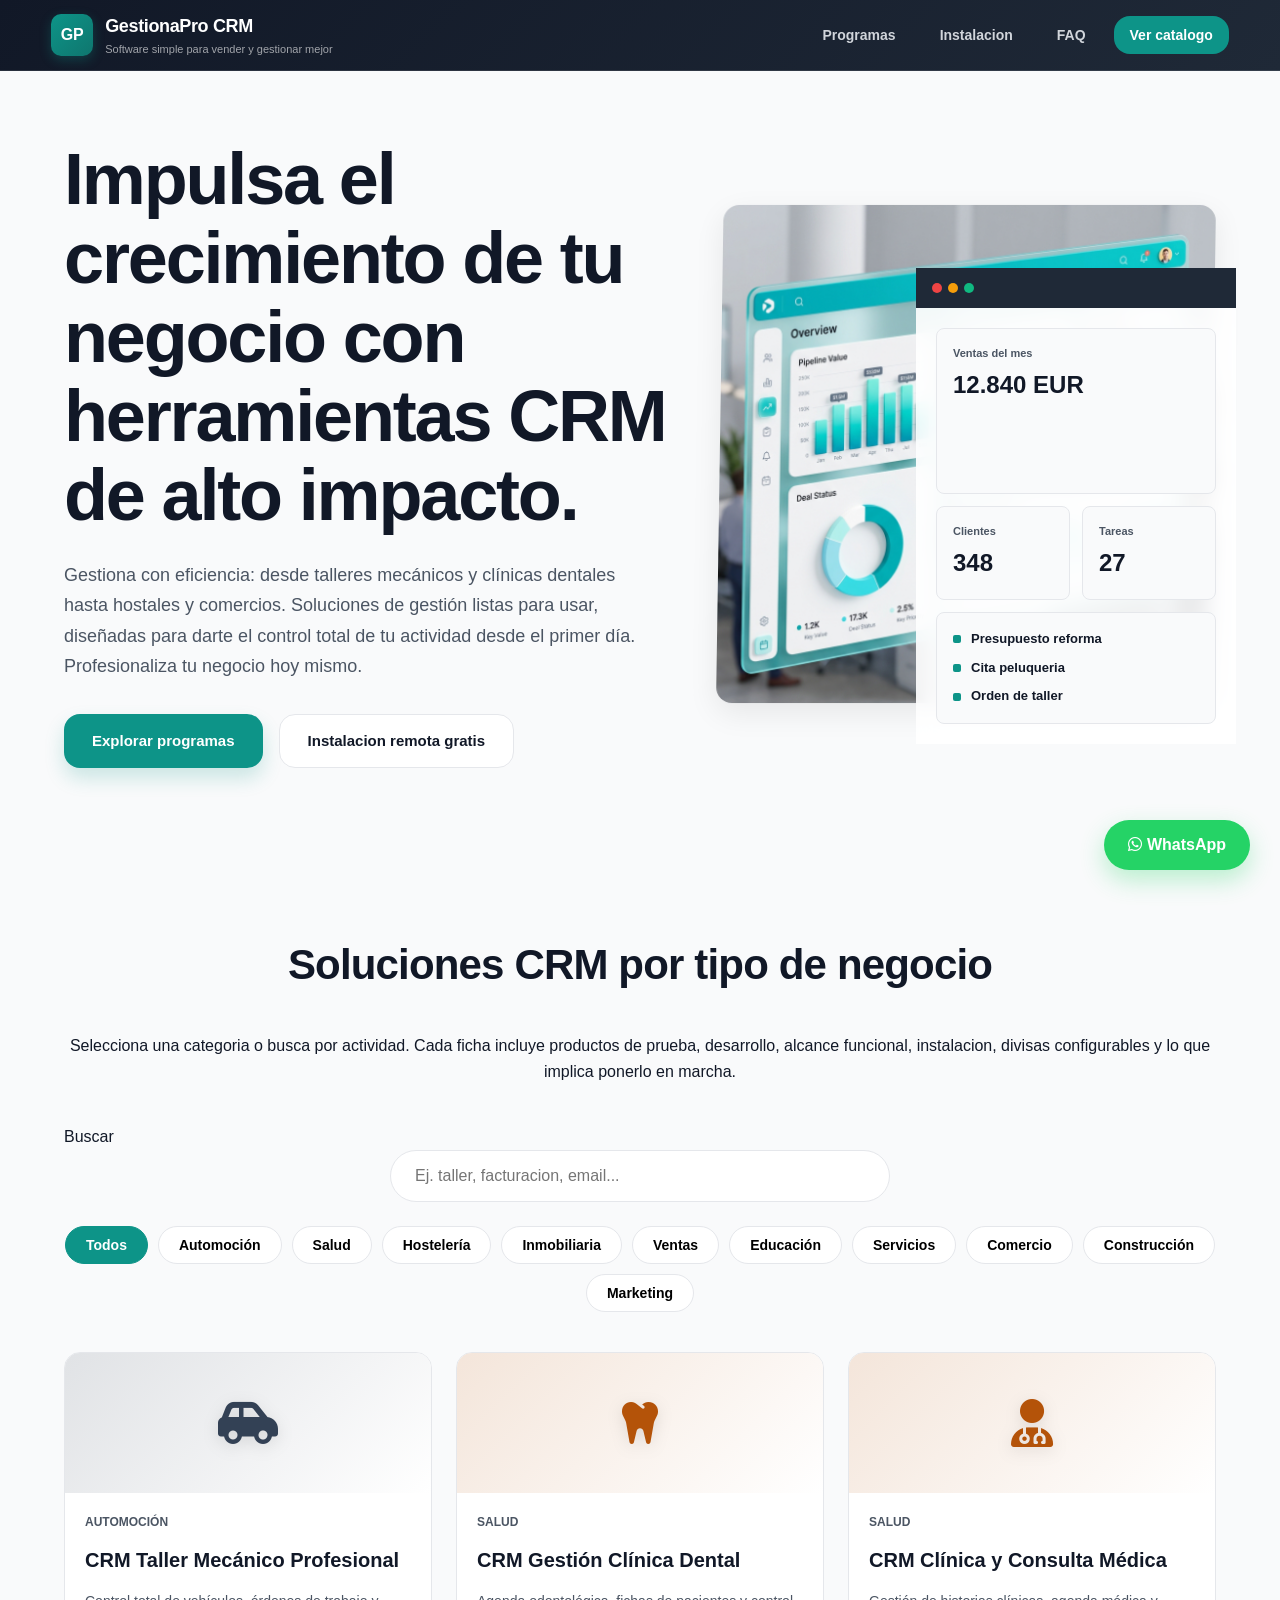
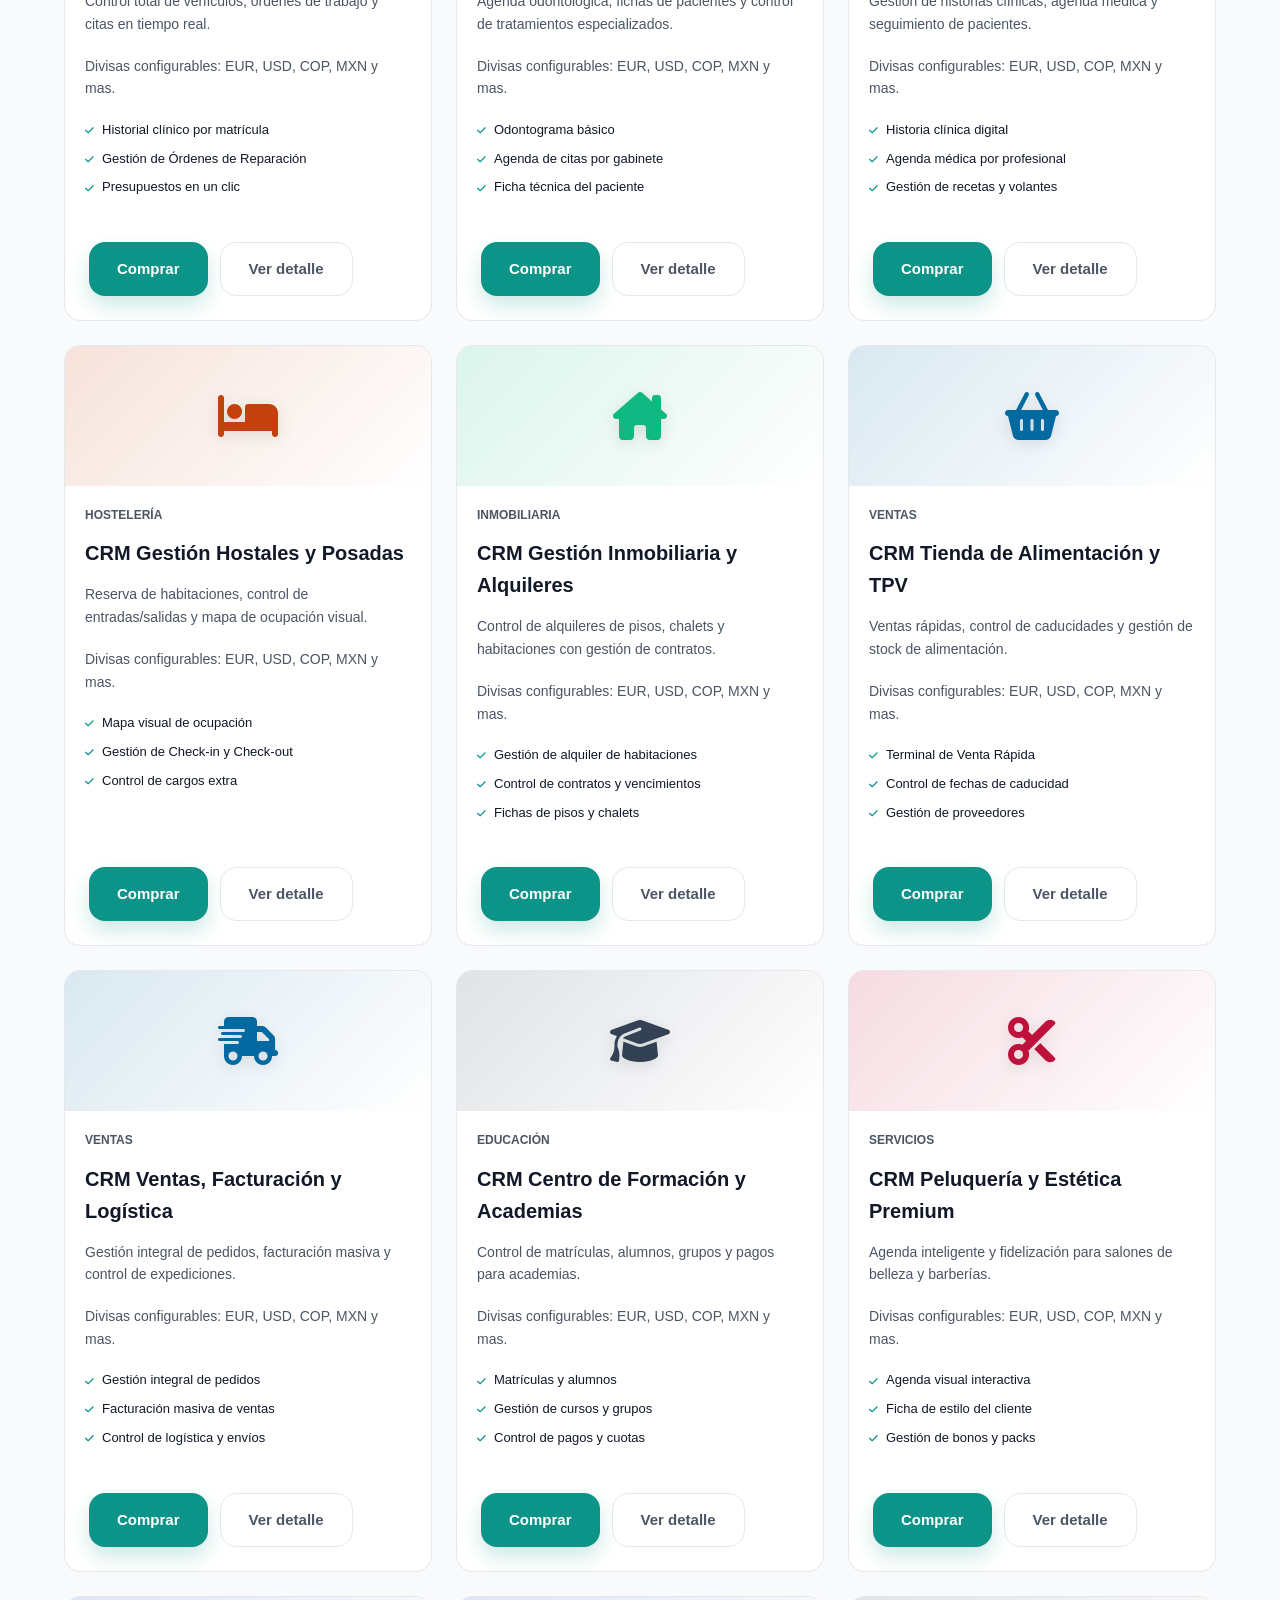
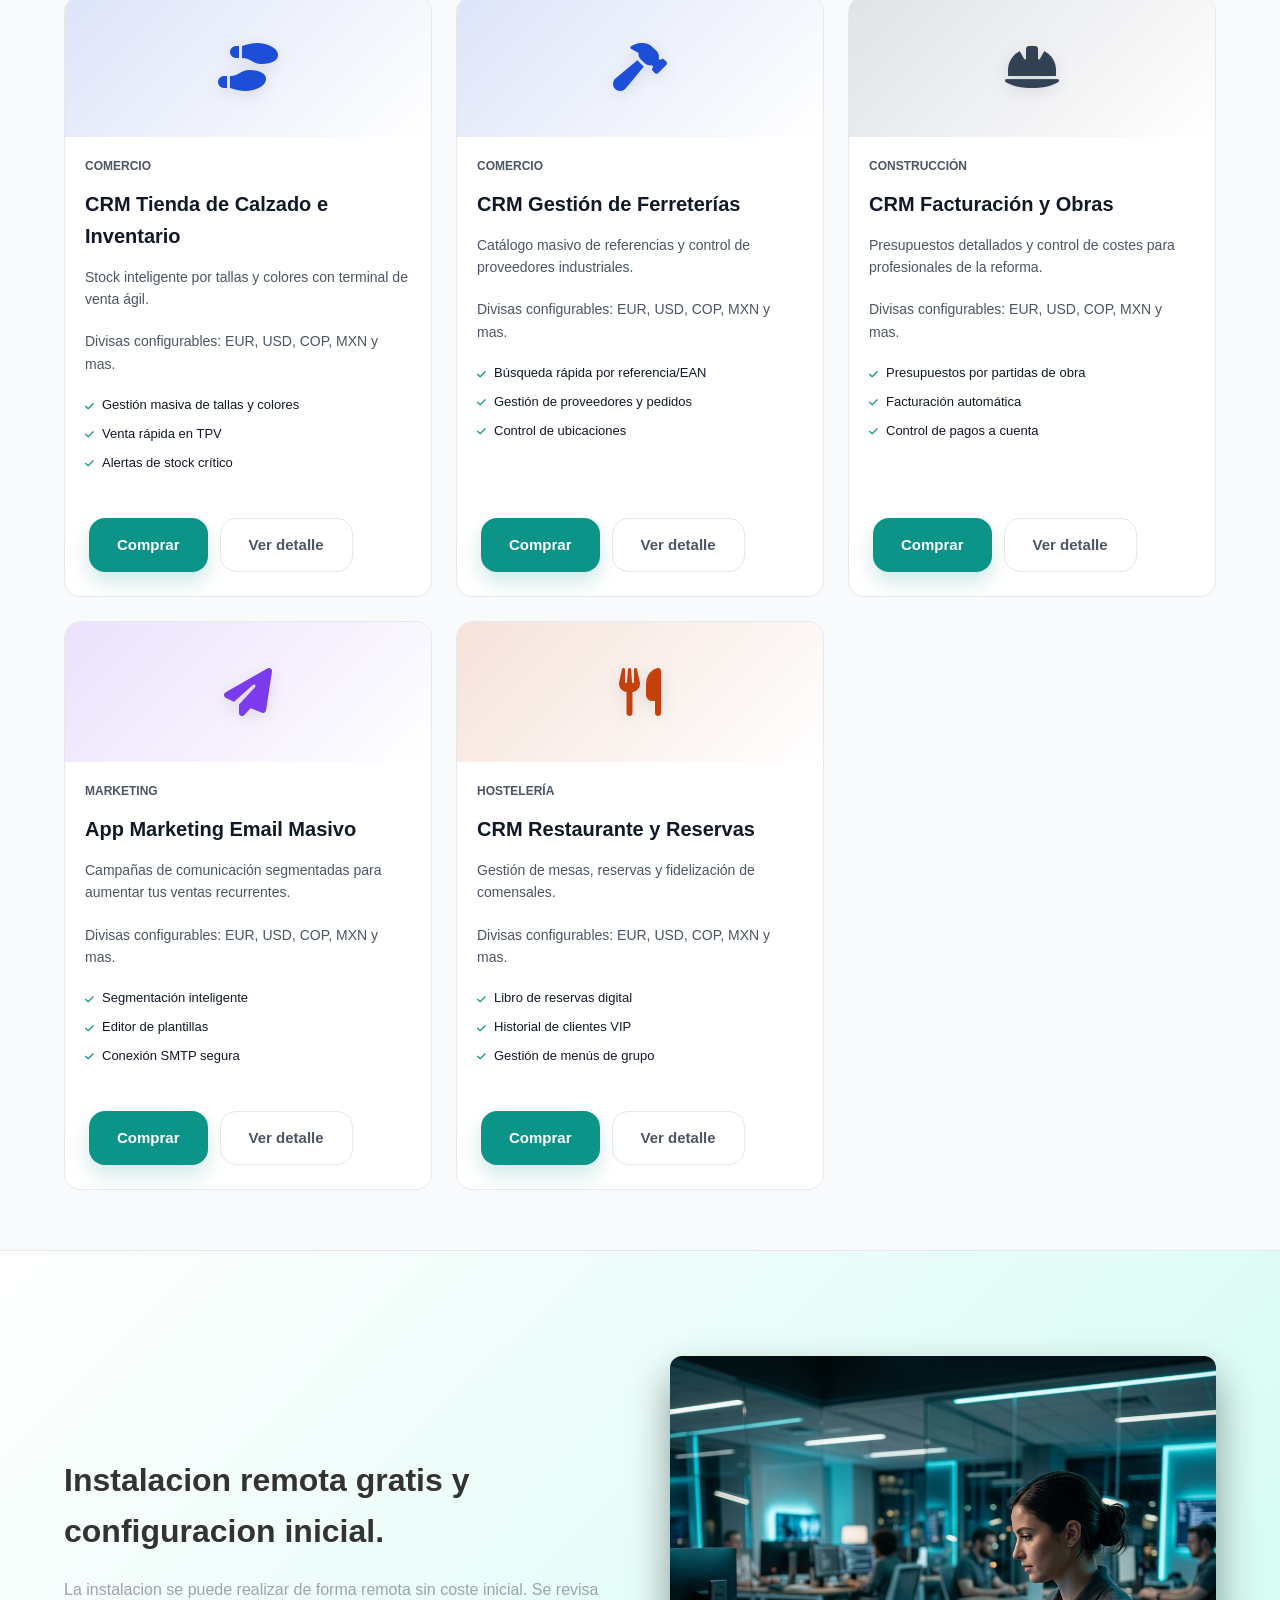
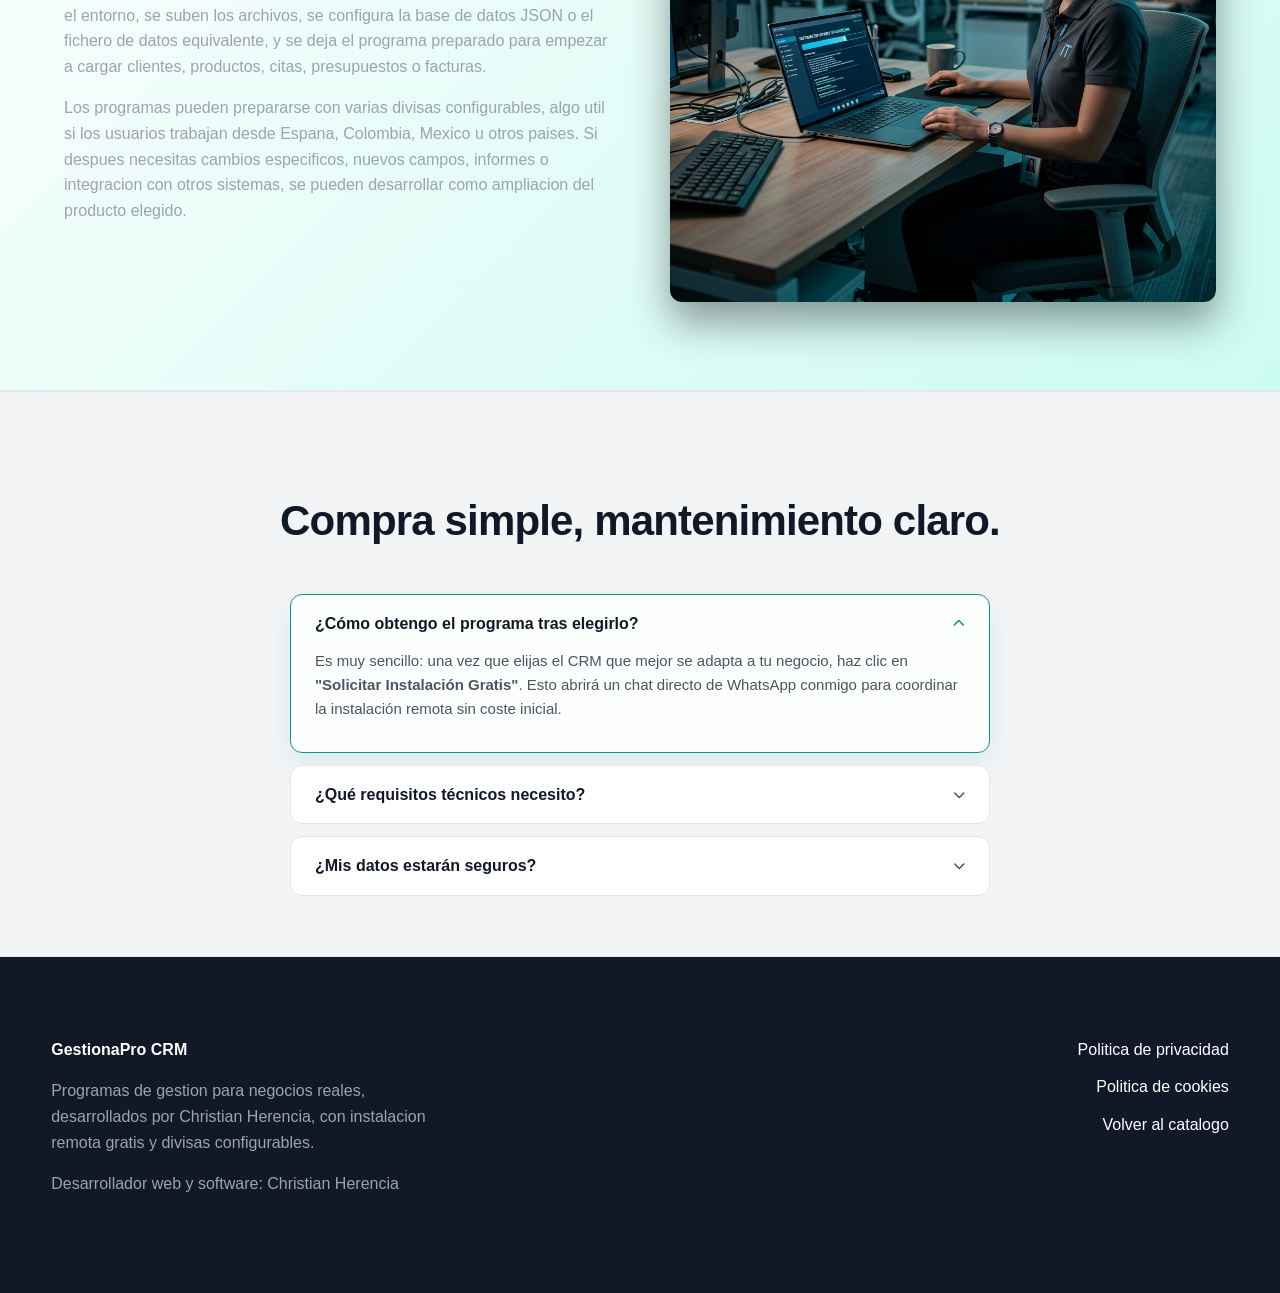
==== commit dbd2ebaf: "Update index.html" ====
--- a/index.html
+++ b/index.html
@@ -64,7 +64,7 @@
 
   <main id="app">
     <section id="inicio" class="hero">
-      <br>
+  
       <div class="hero-copy">
         <h1>Impulsa el crecimiento de tu negocio con herramientas CRM de alto impacto.</h1>
         <p class="hero-text">Gestiona con eficiencia: desde talleres mecánicos y clínicas dentales hasta hostales y
